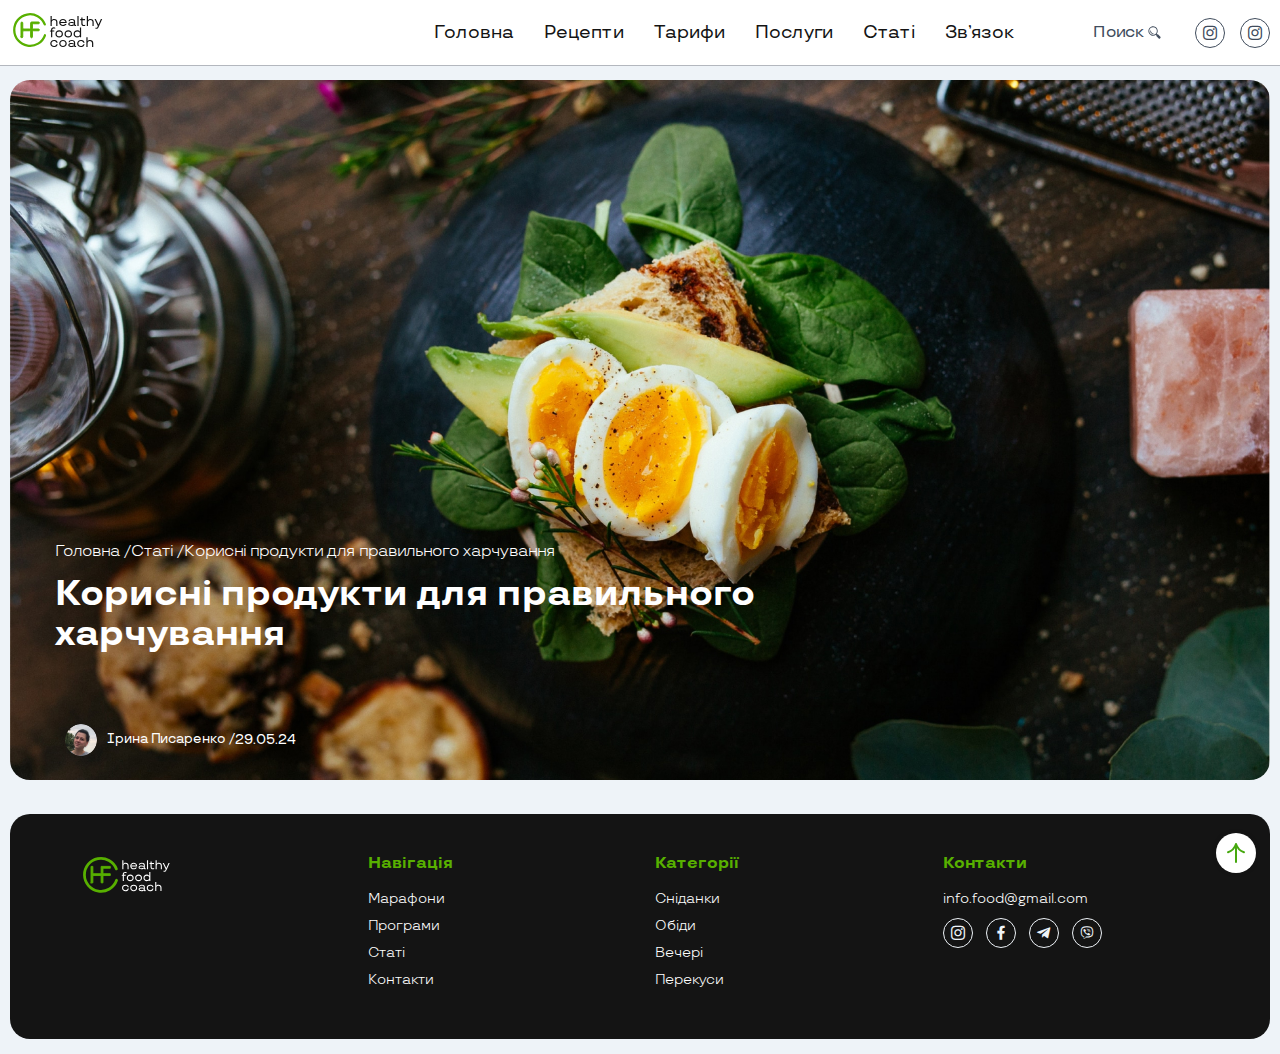
==== page-single-post.html @ d2fb9d9e "qwqww" ====
<!DOCTYPE html>
<html lang="en">
<head>
    <meta charset="UTF-8">
    <meta http-equiv="X-UA-Compatible" content="IE=edge">
    <meta name="viewport" content="width=device-width, initial-scale=1.0, maximum-scale=1">
    <title>Блог правильного харчування</title>

    <link type="image/png" sizes="96x96" rel="icon" href="assets/img/favicon.png">
    <link rel="stylesheet" href="https://cdn.jsdelivr.net/npm/swiper@11/swiper-bundle.min.css" />

    <link rel="stylesheet" href="assets/css/iconsfont.css">
    <link rel="stylesheet" href="assets/font/stylesheet.css">
    <link rel="stylesheet" href="assets/css/main-style.css">
    <link rel="stylesheet" href="assets/css/header-style.css">
    <link rel="stylesheet" href="assets/css/footer-style.css">
    <link rel="stylesheet" href="assets/css/popups.css">

</head>
<body>
    <div class="wrapper">

        <!--------- Header ------------>
        <header class="header" id="stickyMenu">
            <div class="header__container">
                <div class="header__body">
                    <div class="header__logo">
                        <a href="index.html" class="header__logo-link"><img src="assets/img/Logo.svg" alt="Logo"></a>
                    </div>

                    <div class="header__right">
                        <div class="header__menu">
                            <ul class="menu__list">
                                <li class="menu__link"><a href="#">Головна</a> </li>
                                <li class="menu__link">
                                    <a href="">Рецепти</a>
                                    <ul class="menu__sub-list">
                                        <li class="menu__sub-link"><a href="">Категоия 1/1</a></li>
                                        <li class="menu__sub-link"><a href="">Категоия 2/2</a></li>
                                        <li class="menu__sub-link"><a href="">Категоия 3/3</a></li>
                                        <li class="menu__sub-link"><a href="">Категоия 4/4</a></li>
                                    </ul>
                                </li>
                                <li class="menu__link"><a href="">Тарифи</a></li> 
                                <li class="menu__link"><a href="">Послуги</a></li> 
                                <li class="menu__link"><a href="">Статі</a></li> 
                                <li class="menu__link"><a id="#popup2" href="#popup2" class="popup-link" href="#">Зв’язок</a></li>
                            </ul>

                            <div class="header__button">
                                <a id="#popup" href="#popup" class="popup-link searsh_popup">Поиск 
                                    <svg width="15" height="15" viewBox="0 0 15 15" fill="none" xmlns="http://www.w3.org/2000/svg">
                                        <path d="M6.05085 1.36377C5.43529 1.36371 4.82575 1.4849 4.25703 1.72042C3.68831 1.95594 3.17155 2.30119 2.73627 2.73644C2.30098 3.17168 1.95569 3.68841 1.72011 4.25712C1.48453 4.82582 1.36328 5.43536 1.36328 6.05092C1.36322 6.66653 1.48442 7.27612 1.71997 7.84488C1.95552 8.41363 2.3008 8.93042 2.7361 9.36572C3.17139 9.80102 3.68817 10.1463 4.25692 10.3819C4.82567 10.6174 5.43525 10.7386 6.05085 10.7386C7.14476 10.7386 8.14934 10.3511 8.94708 9.72345L9.36506 10.1414C9.27923 10.3082 9.24884 10.498 9.27831 10.6832C9.30777 10.8685 9.39556 11.0394 9.5289 11.1713L11.7234 13.3807C12.064 13.7218 12.6215 13.7218 12.9625 13.3807L13.3805 12.9627C13.5442 12.798 13.636 12.5753 13.636 12.3431C13.636 12.111 13.5442 11.8882 13.3805 11.7236L11.1712 9.52903C11.0384 9.39659 10.8664 9.31054 10.6807 9.28369C10.4951 9.25684 10.3057 9.29061 10.1408 9.37999L9.72285 8.962C10.27 8.27157 10.6114 7.44093 10.7081 6.56532C10.8048 5.68971 10.6528 4.80458 10.2694 4.01141C9.88614 3.21825 9.28706 2.54917 8.54092 2.08088C7.79477 1.61259 6.93177 1.36405 6.05085 1.36377ZM6.05085 2.22935C7.06438 2.22935 8.03639 2.63198 8.75307 3.34867C9.46974 4.06535 9.87236 5.03738 9.87236 6.05092C9.87236 7.06447 9.46974 8.0365 8.75307 8.75318C8.03639 9.46986 7.06438 9.87249 6.05085 9.87249C5.03732 9.87249 4.0653 9.46986 3.34863 8.75318C2.63195 8.0365 2.22933 7.06447 2.22933 6.05092C2.22933 5.03738 2.63195 4.06535 3.34863 3.34867C4.0653 2.63198 5.03732 2.22935 6.05085 2.22935ZM3.63231 4.84187C3.37752 5.25456 3.24317 5.73025 3.24442 6.21525C3.24386 6.55849 3.31104 6.89847 3.44213 7.21569C3.57322 7.53291 3.76563 7.82114 4.00834 8.06384C4.25104 8.30655 4.53926 8.49897 4.85648 8.63006C5.1737 8.76115 5.51367 8.82834 5.8569 8.82777C6.39649 8.82666 6.92273 8.65992 7.36449 8.35007C7.2454 8.36111 7.12582 8.36589 7.00623 8.36441C6.56288 8.36554 6.12368 8.27906 5.71385 8.10993C5.30403 7.94081 4.93166 7.69237 4.61814 7.37889C4.30463 7.06541 4.05614 6.69308 3.88696 6.28327C3.71778 5.87347 3.63123 5.43427 3.63231 4.99092C3.63231 4.94124 3.62992 4.89156 3.63231 4.84187Z" fill="#404C5C"/>
                                    </svg>    
                                </a>
                            </div>
                            <div class="header__social">
                                <ul class="social__list">
                                    <li>
                                        <a href="" class="icon-inst"></a>
                                    </li>
                                    <li>
                                        <a href="" class="icon-inst"></a>
                                    </li>
                                </ul>
                            </div>
                        </div>
                    </div>
                </div>

                <!-- Mobile menu burger -->
                <div class="menu__icon">
                    <span></span>
                </div>
            </div>
        </header>

        <!--------- Page ------------>
        <main class="page">
            <div class="hero-section">
                <div class="hero__container">
                    <div class="hero-section__body">
                        <figure>
                            <div class="ct-media-container" style="height: calc(100% + 286.142px);">
                                <img height="700px" src="assets/img/posts/bg_single-post.jpg" class="attachment-full size-full" alt="">
                            </div>		
                        </figure>
                        <header class="entry-header ct-container-narrow">
                            <nav aria-label="Breadcrumb" class="breadcrumb">
                                <ul>
                                <li><a href="#">Головна / </a></li>
                                <li><a href="#">Статі / </a></li>
                                <li><span aria-current="page">Корисні продукти для правильного харчування</span></li>
                                </ul>
                            </nav>
                            <h1 class="page-title" title="" itemprop="headline">Корисні продукти для правильного харчування</h1>
                            <ul class="entry-meta" data-type="simple:slash">
                                <li class="meta-author" >
                                    <a href="" class="media-container-static"><img src="assets/img/posts/avatar.png" width="32" height="32" style="height:32px" alt="Photo"></a>
                                    <a class="meta-author" href=""><span>Ірина Писаренко / </span></a>
                                </li>
                                <li class="meta-date" ><time class="ct-meta-date" datetime="2024-04-30T18:07:43+03:00">29.05.24</time></li>
                            </ul>		
                        </header>
                    </div>
                </div>
            </div>




        </main>

        <!--------- Footer ------------>
        <footer class="footer">
            <div class="footer__container">
                <div class="footer__body">
                    <div class="footer-logo">
                        <a class="logo__link" href=""><img src="assets/img/logo_white.svg" alt="logo"></a>
                    </div>
                    <div class="footer-widget footer-categories">
                        <h4>Навігація</h4>
                        <ul>
                            <li><a href="">Марафони</a></li>
                            <li><a href="">Програми</a></li>
                            <li><a href="">Статі</a></li>
                            <li><a href="">Контакти</a></li>
                        </ul>
                    </div>
                    <div class="footer-widget footer-categories">
                        <h4>Категорії</h4>
                        <ul>
                            <li><a href="">Cніданки</a></li>
                            <li><a href="">Обіди</a></li>
                            <li><a href="">Вечері</a></li>
                            <li><a href="">Перекуси</a></li>                 
                        </ul>
                    </div>
                    <div class="footer-widget footer-contacts">
                        <h4>Контакти</h4>
                        <ul>
                            <li><a href="">info.food@gmail.com</a></li>
                            <li>
                                <a href="" class="icon-font icon-inst"></a>
                                <a href="" class="icon-font icon-facebook"></a>
                                <a href="" class="icon-font icon-telegram"></a>
                                <a href="" class="icon-font icon-viber"></a>
                            </li>
                        </ul>
                    </div>
                </div>
            </div>
        </footer>

        <button class="scrollToTop" id="scrollToTopBtn"><img src="assets/img/scrollTop.svg" alt="icon"></button>
    </div>

    <div id="popup" class="popup">
        <div class="popup__body">
            <div class="popup__content">
                <a href="#" class="popup__close close-popup"><img src="assets/img/close.svg" alt="icon"></a>
                <form action="" class="form__search">
                    <div class="input__search">
                        <input type="text" id="filter" placeholder="Пошук..." />
                        <div class="search__button">
                            <button type="submit" class="searsh_popup">
                                <svg width="15" height="15" viewBox="0 0 15 15" fill="none" xmlns="http://www.w3.org/2000/svg">
                                    <path d="M6.05085 1.36377C5.43529 1.36371 4.82575 1.4849 4.25703 1.72042C3.68831 1.95594 3.17155 2.30119 2.73627 2.73644C2.30098 3.17168 1.95569 3.68841 1.72011 4.25712C1.48453 4.82582 1.36328 5.43536 1.36328 6.05092C1.36322 6.66653 1.48442 7.27612 1.71997 7.84488C1.95552 8.41363 2.3008 8.93042 2.7361 9.36572C3.17139 9.80102 3.68817 10.1463 4.25692 10.3819C4.82567 10.6174 5.43525 10.7386 6.05085 10.7386C7.14476 10.7386 8.14934 10.3511 8.94708 9.72345L9.36506 10.1414C9.27923 10.3082 9.24884 10.498 9.27831 10.6832C9.30777 10.8685 9.39556 11.0394 9.5289 11.1713L11.7234 13.3807C12.064 13.7218 12.6215 13.7218 12.9625 13.3807L13.3805 12.9627C13.5442 12.798 13.636 12.5753 13.636 12.3431C13.636 12.111 13.5442 11.8882 13.3805 11.7236L11.1712 9.52903C11.0384 9.39659 10.8664 9.31054 10.6807 9.28369C10.4951 9.25684 10.3057 9.29061 10.1408 9.37999L9.72285 8.962C10.27 8.27157 10.6114 7.44093 10.7081 6.56532C10.8048 5.68971 10.6528 4.80458 10.2694 4.01141C9.88614 3.21825 9.28706 2.54917 8.54092 2.08088C7.79477 1.61259 6.93177 1.36405 6.05085 1.36377ZM6.05085 2.22935C7.06438 2.22935 8.03639 2.63198 8.75307 3.34867C9.46974 4.06535 9.87236 5.03738 9.87236 6.05092C9.87236 7.06447 9.46974 8.0365 8.75307 8.75318C8.03639 9.46986 7.06438 9.87249 6.05085 9.87249C5.03732 9.87249 4.0653 9.46986 3.34863 8.75318C2.63195 8.0365 2.22933 7.06447 2.22933 6.05092C2.22933 5.03738 2.63195 4.06535 3.34863 3.34867C4.0653 2.63198 5.03732 2.22935 6.05085 2.22935ZM3.63231 4.84187C3.37752 5.25456 3.24317 5.73025 3.24442 6.21525C3.24386 6.55849 3.31104 6.89847 3.44213 7.21569C3.57322 7.53291 3.76563 7.82114 4.00834 8.06384C4.25104 8.30655 4.53926 8.49897 4.85648 8.63006C5.1737 8.76115 5.51367 8.82834 5.8569 8.82777C6.39649 8.82666 6.92273 8.65992 7.36449 8.35007C7.2454 8.36111 7.12582 8.36589 7.00623 8.36441C6.56288 8.36554 6.12368 8.27906 5.71385 8.10993C5.30403 7.94081 4.93166 7.69237 4.61814 7.37889C4.30463 7.06541 4.05614 6.69308 3.88696 6.28327C3.71778 5.87347 3.63123 5.43427 3.63231 4.99092C3.63231 4.94124 3.62992 4.89156 3.63231 4.84187Z" fill="#404C5C"/>
                                </svg>
                            </button>
                        </div>
                    </div>
                    <div class="item_search-list">
                        <h4>Популярне:</h4>
                        <ul class="views-summary">
                            <li><a href="#">Кулинария</a></li>
                            <li><a href="#">Путешевствия</a></li>
                            <li><a href="#">Развитие</a></li>
                        </ul>
                    </div>
                </form>
            </div>
        </div>
    </div>

    <!-- feedback popup -->
    <div id="popup2" class="popup">
        <div class="popup__body">
            <div class="popup__content">
                <div class="feedback-container">
                    <h4 class="feedback__title">Зворотній зв’язок</h4>
                    <a href="#" class="popup__close close-popup feedback_close"><img src="assets/img/close.svg" alt="icon"></a>
                    <form action="" class="form__feedback">

                        <div class="input__feedback">
                            <input type="text" placeholder="Ім'я:" />
                            <input type="tel" placeholder="Телефон:" />
                            <input type="email" placeholder="Email" />
                        </div>
                        <div class="bottom__action">
                            <div class="policy__check">
                                <input type="checkbox" id="policy" class="policy" name="interest" value="Політика конфіденційності" required>
                                <label for="policy" class="policy__label"><a href="#" target="_blank">Політика конфіденційності</a></label>
                            </div>
                            <button type="submit" class="contact__btn">Відправити</button>
                        </div>

                    </form>
                    <div class="social__wrapp">
                        <h4 class="social__title">Або написати в месенджер</h4>
                        <ul class="list_soc-icon">
                            <li><a href=""><img src="assets/img/inst-green.svg" alt="icon"></a> <span>Instagram</span></li>
                            <li><a href=""><img src="assets/img/facebook-green.svg" alt="icon"></a> <span>Facebook</span></li>
                            <li><a href=""><img src="assets/img/telegram-green.svg" alt="icon"></a> <span>Telegram</span></li>
                            <li><a href=""><img src="assets/img/viber-green.svg" alt="icon"></a> <span>Viber</span></li>
                        </ul>
                    </div>
                </div>
            </div>
        </div>
    </div>



    <script src="https://cdnjs.cloudflare.com/ajax/libs/jquery/3.7.1/jquery.min.js"></script>
    <script src="https://cdn.jsdelivr.net/npm/swiper@11/swiper-bundle.min.js"></script>
    <script src="assets/js/script.js"></script>
    <script src="assets/js/popups.js"></script>
    <script src="assets/js/sw_slider.js"></script>

</body>
</html>
---- assets/css/iconsfont.css ----
@font-face {
  font-family: 'icomoon';
  src:  url('../iconsfont/icomoon.eot?71vy76');
  src:  url('../iconsfont/icomoon.eot?71vy76#iefix') format('embedded-opentype'),
    url('../iconsfont/icomoon.ttf?71vy76') format('truetype'),
    url('../iconsfont/icomoon.woff?71vy76') format('woff'),
    url('../iconsfont/icomoon.svg?71vy76#icomoon') format('svg');
  font-weight: normal;
  font-style: normal;
  font-display: block;
}

[class^="icon-"]::before, 
[class*=" icon-"]::before {
  /* use !important to prevent issues with browser extensions that change fonts */
  font-family: 'icomoon' !important;
  speak: never;
  font-style: normal;
  font-weight: normal;
  font-variant: normal;
  text-transform: none;
  line-height: 1;

  /* Better Font Rendering =========== */
  -webkit-font-smoothing: antialiased;
  -moz-osx-font-smoothing: grayscale;
}

.icon-facebook:before {
  content: "\e900";
}
.icon-fire:before {
  content: "\e901";
}
.icon-inst:before {
  content: "\e902";
}
.icon-telegram:before {
  content: "\e903";
}
.icon-viber:before {
  content: "\e904";
}
---- assets/font/stylesheet.css ----
@font-face {
    font-family: 'TT Travels';
    src: url('TTTravels-DemiBold.eot');
    src: local('TT Travels DemiBold'), local('TTTravels-DemiBold'),
        url('TTTravels-DemiBold.eot?#iefix') format('embedded-opentype'),
        url('TTTravels-DemiBold.woff2') format('woff2'),
        url('TTTravels-DemiBold.woff') format('woff'),
        url('TTTravels-DemiBold.ttf') format('truetype');
    font-weight: 600;
    font-style: normal;
}

@font-face {
    font-family: 'TT Travels';
    src: url('TTTravels-Medium.eot');
    src: local('TT Travels Medium'), local('TTTravels-Medium'),
        url('TTTravels-Medium.eot?#iefix') format('embedded-opentype'),
        url('TTTravels-Medium.woff2') format('woff2'),
        url('TTTravels-Medium.woff') format('woff'),
        url('TTTravels-Medium.ttf') format('truetype');
    font-weight: 500;
    font-style: normal;
}

@font-face {
    font-family: 'TT Travels';
    src: url('TTTravels-LightItalic.eot');
    src: local('TT Travels Light Italic'), local('TTTravels-LightItalic'),
        url('TTTravels-LightItalic.eot?#iefix') format('embedded-opentype'),
        url('TTTravels-LightItalic.woff2') format('woff2'),
        url('TTTravels-LightItalic.woff') format('woff'),
        url('TTTravels-LightItalic.ttf') format('truetype');
    font-weight: 300;
    font-style: italic;
}

@font-face {
    font-family: 'TT Travels';
    src: url('TTTravels-Regular.eot');
    src: local('TT Travels Regular'), local('TTTravels-Regular'),
        url('TTTravels-Regular.eot?#iefix') format('embedded-opentype'),
        url('TTTravels-Regular.woff2') format('woff2'),
        url('TTTravels-Regular.woff') format('woff'),
        url('TTTravels-Regular.ttf') format('truetype');
    font-weight: normal;
    font-style: normal;
}

@font-face {
    font-family: 'TT Travels';
    src: url('TTTravels-Bold.eot');
    src: local('TT Travels Bold'), local('TTTravels-Bold'),
        url('TTTravels-Bold.eot?#iefix') format('embedded-opentype'),
        url('TTTravels-Bold.woff2') format('woff2'),
        url('TTTravels-Bold.woff') format('woff'),
        url('TTTravels-Bold.ttf') format('truetype');
    font-weight: bold;
    font-style: normal;
}

@font-face {
    font-family: 'TT Travels';
    src: url('TTTravels-BoldItalic.eot');
    src: local('TT Travels Bold Italic'), local('TTTravels-BoldItalic'),
        url('TTTravels-BoldItalic.eot?#iefix') format('embedded-opentype'),
        url('TTTravels-BoldItalic.woff2') format('woff2'),
        url('TTTravels-BoldItalic.woff') format('woff'),
        url('TTTravels-BoldItalic.ttf') format('truetype');
    font-weight: bold;
    font-style: italic;
}

@font-face {
    font-family: 'TT Travels';
    src: url('TTTravels-ExtraBold.eot');
    src: local('TT Travels ExtraBold'), local('TTTravels-ExtraBold'),
        url('TTTravels-ExtraBold.eot?#iefix') format('embedded-opentype'),
        url('TTTravels-ExtraBold.woff2') format('woff2'),
        url('TTTravels-ExtraBold.woff') format('woff'),
        url('TTTravels-ExtraBold.ttf') format('truetype');
    font-weight: 800;
    font-style: normal;
}

@font-face {
    font-family: 'TT Travels';
    src: url('TTTravels-ThinItalic.eot');
    src: local('TT Travels Thin Italic'), local('TTTravels-ThinItalic'),
        url('TTTravels-ThinItalic.eot?#iefix') format('embedded-opentype'),
        url('TTTravels-ThinItalic.woff2') format('woff2'),
        url('TTTravels-ThinItalic.woff') format('woff'),
        url('TTTravels-ThinItalic.ttf') format('truetype');
    font-weight: 100;
    font-style: italic;
}

@font-face {
    font-family: 'TT Travels';
    src: url('TTTravels-Italic.eot');
    src: local('TT Travels Italic'), local('TTTravels-Italic'),
        url('TTTravels-Italic.eot?#iefix') format('embedded-opentype'),
        url('TTTravels-Italic.woff2') format('woff2'),
        url('TTTravels-Italic.woff') format('woff'),
        url('TTTravels-Italic.ttf') format('truetype');
    font-weight: normal;
    font-style: italic;
}

@font-face {
    font-family: 'TT Travels';
    src: url('TTTravels-Light.eot');
    src: local('TT Travels Light'), local('TTTravels-Light'),
        url('TTTravels-Light.eot?#iefix') format('embedded-opentype'),
        url('TTTravels-Light.woff2') format('woff2'),
        url('TTTravels-Light.woff') format('woff'),
        url('TTTravels-Light.ttf') format('truetype');
    font-weight: 300;
    font-style: normal;
}

@font-face {
    font-family: 'TT Travels';
    src: url('TTTravels-ExtraLightItalic.eot');
    src: local('TT Travels ExtraLight Italic'), local('TTTravels-ExtraLightItalic'),
        url('TTTravels-ExtraLightItalic.eot?#iefix') format('embedded-opentype'),
        url('TTTravels-ExtraLightItalic.woff2') format('woff2'),
        url('TTTravels-ExtraLightItalic.woff') format('woff'),
        url('TTTravels-ExtraLightItalic.ttf') format('truetype');
    font-weight: 200;
    font-style: italic;
}

@font-face {
    font-family: 'TT Travels';
    src: url('TTTravels-Thin.eot');
    src: local('TT Travels Thin'), local('TTTravels-Thin'),
        url('TTTravels-Thin.eot?#iefix') format('embedded-opentype'),
        url('TTTravels-Thin.woff2') format('woff2'),
        url('TTTravels-Thin.woff') format('woff'),
        url('TTTravels-Thin.ttf') format('truetype');
    font-weight: 100;
    font-style: normal;
}

@font-face {
    font-family: 'TT Travels';
    src: url('TTTravels-MediumItalic.eot');
    src: local('TT Travels Medium Italic'), local('TTTravels-MediumItalic'),
        url('TTTravels-MediumItalic.eot?#iefix') format('embedded-opentype'),
        url('TTTravels-MediumItalic.woff2') format('woff2'),
        url('TTTravels-MediumItalic.woff') format('woff'),
        url('TTTravels-MediumItalic.ttf') format('truetype');
    font-weight: 500;
    font-style: italic;
}

@font-face {
    font-family: 'TT Travels';
    src: url('TTTravels-BlackItalic.eot');
    src: local('TT Travels Black Italic'), local('TTTravels-BlackItalic'),
        url('TTTravels-BlackItalic.eot?#iefix') format('embedded-opentype'),
        url('TTTravels-BlackItalic.woff2') format('woff2'),
        url('TTTravels-BlackItalic.woff') format('woff'),
        url('TTTravels-BlackItalic.ttf') format('truetype');
    font-weight: 900;
    font-style: italic;
}

@font-face {
    font-family: 'TT Travels';
    src: url('TTTravels-Black.eot');
    src: local('TT Travels Black'), local('TTTravels-Black'),
        url('TTTravels-Black.eot?#iefix') format('embedded-opentype'),
        url('TTTravels-Black.woff2') format('woff2'),
        url('TTTravels-Black.woff') format('woff'),
        url('TTTravels-Black.ttf') format('truetype');
    font-weight: 900;
    font-style: normal;
}

@font-face {
    font-family: 'TT Travels';
    src: url('TTTravels-ExtraBoldItalic.eot');
    src: local('TT Travels ExtraBold Italic'), local('TTTravels-ExtraBoldItalic'),
        url('TTTravels-ExtraBoldItalic.eot?#iefix') format('embedded-opentype'),
        url('TTTravels-ExtraBoldItalic.woff2') format('woff2'),
        url('TTTravels-ExtraBoldItalic.woff') format('woff'),
        url('TTTravels-ExtraBoldItalic.ttf') format('truetype');
    font-weight: 800;
    font-style: italic;
}

@font-face {
    font-family: 'TT Travels';
    src: url('TTTravels-ExtraLight.eot');
    src: local('TT Travels ExtraLight'), local('TTTravels-ExtraLight'),
        url('TTTravels-ExtraLight.eot?#iefix') format('embedded-opentype'),
        url('TTTravels-ExtraLight.woff2') format('woff2'),
        url('TTTravels-ExtraLight.woff') format('woff'),
        url('TTTravels-ExtraLight.ttf') format('truetype');
    font-weight: 200;
    font-style: normal;
}

@font-face {
    font-family: 'TT Travels';
    src: url('TTTravels-DemiBoldItalic.eot');
    src: local('TT Travels DemiBold Italic'), local('TTTravels-DemiBoldItalic'),
        url('TTTravels-DemiBoldItalic.eot?#iefix') format('embedded-opentype'),
        url('TTTravels-DemiBoldItalic.woff2') format('woff2'),
        url('TTTravels-DemiBoldItalic.woff') format('woff'),
        url('TTTravels-DemiBoldItalic.ttf') format('truetype');
    font-weight: 600;
    font-style: italic;
}
---- assets/css/main-style.css ----
:root {
  --dark-color: #141414;
  --grey-color: #A9B2BE;
  --dark-grey-color: #404C5C;
  --white-color: #EEF3F8;
  --green-color: #58B000;
}

* {
  margin: 0;
  padding: 0;
  outline: none;
  box-sizing: border-box;
}

a {
  text-decoration: none;
  color: var(--dark-color);
}

ul, ol {
  padding: 0;
}

ul li, ol li {
  list-style: none;
}

img {
  width: 100%;
  -o-object-fit: cover;
     object-fit: cover;
}

h1, h2, h3, h4, h5, h6 {
  font-weight: inherit;
  font-size: inherit;
}

button {
  border: none;
  background: none;
  cursor: pointer;
}

html,
body {
  background-color: var(--white-color);
  line-height: 1;
  font-size: 16px;
  font-weight: 400;
  font-family: "TT Travels";
  color: #000000;
  height: 100%;
}

body._lock {
  overflow: hidden;
}

body.lock {
  overflow: hidden;
}

.wrapper {
  min-height: 100%;
  display: flex;
  flex-direction: column;
  overflow-x: hidden;
  position: relative;
}

/*-------------------------------------*/
[class*=__container] {
  max-width: 1320px;
  margin: 0 auto;
  padding: 0 10px;
}

/*--------------------------------------*/
.page {
  flex: 1 1 auto;
  padding-top: 80px;
}

/*------------- Hero section -----------------------*/
.swiper {
  width: 100%;
  height: 100%;
  background: #000;
  border-radius: 20px;
}

.swiper-slide {
  font-size: 18px;
  color: #fff;
  box-sizing: border-box;
  padding: 200px 60px 100px;
}

.parallax-bg {
  position: absolute;
  left: 0;
  top: 0;
  width: 130%;
  height: 100%;
  background-size: cover;
  background-position: center;
}

.swiper-slide .subtitle {
  font-size: 20px;
  font-weight: 500;
  margin-bottom: 12px;
}

.swiper-slide a .title {
  display: flex;
  align-items: center;
  justify-content: space-between;
  font-size: 40px;
  font-weight: 700;
  margin-bottom: 13px;
}
.swiper-slide a .title span {
  line-height: 120%;
  color: var(--white-color);
}
.swiper-slide a .title img {
  width: 30px;
}

.swiper-slide .text {
  font-size: 22px;
  font-weight: 400;
  max-width: 590px;
  line-height: 1.3;
}

.swiper-scrollbar {
  background: rgba(255, 255, 255, 0.2);
  opacity: 1 !important;
  height: 6px !important;
  margin-bottom: 30px;
}

.swiper-scrollbar-drag {
  height: 6px;
  background: #46A80F;
  width: 100px !important;
}

.swiper-scrollbar-horizontal {
  left: calc(50% - 150px) !important;
  z-index: 50;
  width: 300px !important;
}

/*------------- Hero section -----------------------*/
.latest_adds {
  margin-top: 80px;
}

.latest_adds__title {
  font-weight: 700;
  font-size: clamp(24px, 4vw, 32px);
  line-height: 1.2;
}

.entries {
  display: grid;
  grid-template-columns: repeat(4, 1fr);
  gap: 20px;
  margin-top: 40px;
}

.entry-card {
  display: flex;
  flex-direction: column;
  border-radius: 15px;
  background: #fff;
  overflow: hidden;
  transition: all 0.3s ease 0s;
}
.entry-card:hover {
  box-shadow: 0 2px 15px 1px rgba(0, 0, 0, 0.1);
  transform: translateY(-1px);
}

.coocking__list {
  display: flex;
  align-items: center;
  justify-content: space-between;
  padding: 8px 10px;
}

.coock-props {
  display: flex;
  align-items: center;
}
.coock-props span {
  margin-left: 4px;
  font-weight: 500;
  font-size: 13px;
  color: #a9b2be;
}

.entry-title {
  padding: 8px 10px;
  font-weight: 700;
  font-size: 18px;
  height: 100%;
}
.entry-title a:hover {
  color: var(--green-color);
}

.entry-meta {
  display: flex;
  justify-content: space-between;
  align-items: center;
  padding: 10px;
}
.entry-meta .meta-author a {
  display: flex;
  align-items: center;
  font-weight: 500;
  font-size: 13px;
  color: #a9b2be;
}
.entry-meta .meta-author a:hover {
  color: var(--green-color);
}
.entry-meta .meta-author a .avatar {
  width: 32px;
  height: 32px;
  margin-right: 6px;
}
.entry-meta .meta-date {
  font-weight: 500;
  font-size: 13px;
  color: #a9b2be;
}

.read-more__wrap {
  display: flex;
  justify-content: center;
  margin: 30px auto;
}
.read-more__wrap .btn-read__more {
  font-weight: 700;
  font-size: 15px;
  border-radius: 40px;
  padding: 12px 39px;
  background: #46a80f;
  color: #fff;
  transition: 0.2s ease-in-out;
}
.read-more__wrap .btn-read__more:hover {
  background: #3c910d;
}

/*------------- Single post style -----------------------*/
/*-------------------------------------------------------*/
.hero-section__body {
  color: #fff;
}

.hero-section > figure {
  position: relative;
  overflow: hidden;
  z-index: 1;
  background-color: inherit;
}

.ct-media-container img {
  background: linear-gradient(270deg, rgba(0, 0, 0, 0) 0%, rgba(0, 0, 0, 0.7) 100%);
  border-radius: 20px;
}

.entry-header {
  position: absolute;
  margin-top: -240px;
  margin-left: 45px;
}

.breadcrumb {
  margin-bottom: 15px;
}
.breadcrumb ul {
  display: flex;
}
.breadcrumb ul li a {
  color: #fff;
}

.page-title {
  font-weight: 700;
  font-size: 36px;
  line-height: 110%;
  max-width: 850px;
}

.entry-meta {
  display: flex;
  justify-content: start;
  margin-top: 60px;
}

.meta-author {
  display: flex;
  align-items: center;
}
.meta-author a span {
  font-weight: 500;
  font-size: 13px;
  line-height: 90%;
  color: #fff;
}

.media-container-static img {
  width: 32px;
  height: 32px;
  border-radius: 50%;
  margin-right: 10px;
}

.ct-meta-date {
  font-weight: 500;
  font-size: 13px;
  line-height: 90%;
  color: #fff;
}

/*=========================================================================================*/
/*---------------------------- Media queries ----------------------------------------------*/
/*=========================================================================================*/
@media screen and (max-width: 959.98px) {
  .entries {
    grid-template-columns: repeat(3, 1fr);
    gap: 15px;
  }
}
@media screen and (max-width: 767.98px) {
  /*------------- Hero section -----------------------*/
  .swiper-slide .title span {
    font-size: 28px;
    max-width: 550px;
  }
}
@media screen and (max-width: 639.98px) {
  .entries {
    grid-template-columns: repeat(2, 1fr);
  }
}
@media screen and (max-width: 540.98px) {
  /*------------- Hero section -----------------------*/
  .swiper-slide {
    padding: 200px 20px 60px;
  }
  .swiper-slide .subtitle {
    font-size: 16px;
  }
  .swiper-slide .title {
    flex-wrap: wrap;
  }
  .swiper-slide .title span {
    font-size: 22px;
    max-width: 550px;
  }
  .swiper-slide .text {
    font-size: 16px;
  }
}
@media screen and (max-width: 414.98px) {
  .entries_wrapp {
    max-width: 380px;
    overflow-x: auto;
    overflow-y: hidden;
    scrollbar-width: thin;
  }
  .entries_wrapp .entries {
    display: flex;
    width: 2000px;
  }
}/*# sourceMappingURL=main-style.css.map */
---- assets/css/header-style.css ----
/*---------------------------------------------------------------------------------------*/
/*------------ Header style -------------------------------------------------------------*/
/*---------------------------------------------------------------------------------------*/
:root {
  --dark-color: #141414;
  --grey-color: #A9B2BE;
  --dark-grey-color: #404C5C;
  --white-color: #EEF3F8;
  --green-color: #58B000;
}

.mobile-menu {
  display: none;
}

.header {
  background: #ffffff;
  border-bottom: 1px solid rgba(64, 76, 92, 0.4);
  padding: 10px 0;
  z-index: 3;
  position: fixed;
  width: 100%;
}

.header__body {
  display: flex;
  justify-content: space-between;
  align-items: center;
}

.header__logo {
  max-width: 106px;
}

.header__right {
  display: flex;
  align-items: center;
}

.header__menu {
  display: flex;
  align-items: center;
  justify-content: space-between;
  position: relative;
  width: 100%;
}
.header__menu .menu__list {
  display: flex;
  align-items: center;
  flex-wrap: wrap;
  overflow: hidden;
  margin-right: 30px;
}
.header__menu .menu__link {
  margin: 0;
}
.header__menu .menu__link a {
  position: relative;
  text-decoration: none;
  display: flex;
  align-items: center;
  padding: 10px 15px;
  border-radius: 20px;
  font-size: 18px;
  font-weight: 500;
}
.header__menu .menu__link a:hover {
  color: var(--white-color);
  background: var(--green-color);
  transition: all 0.3s ease-in-out;
}
.header__menu .menu__link a.active {
  color: var(--white-color);
  background: var(--green-color);
}
.header__menu .menu__link a svg path {
  display: flex;
  margin-left: 6px;
}
.header__menu .menu__link a:hover svg path {
  stroke: var(--white-color);
}

/*-----------------------*/
.menu__sub-list {
  position: absolute;
  transform: scaleX(0);
  overflow: hidden;
  opacity: 0;
  top: 100%;
  padding: 15px;
  border-radius: 10px;
  background: rgb(255, 255, 255);
  box-shadow: 0 2px 10px rgba(0, 0, 0, 0.1);
  transition: all 0.3s ease 0s;
  margin-top: -5px;
  z-index: 10;
}

.menu__link:hover .menu__sub-list,
.menu__link.open .menu__sub-list {
  overflow: visible;
  opacity: 1;
  transform: scaleX(1);
  z-index: 10;
}

/*-----------------------*/
.wd-nav {
  margin: 0 44px;
}

.lang-item {
  display: none;
}

.lang-item a {
  color: #000;
  text-transform: uppercase;
  font-size: 14px;
}

.lang-item a span {
  display: flex;
  align-items: center;
}

.lang-item a span img {
  margin-right: 4px;
  width: 22px;
  height: 14px;
}

.lang-item-current {
  display: block;
}

/*----- search -------------*/
.header__button {
  display: flex;
  align-items: center;
  justify-content: center;
  width: 136px;
  height: 42px;
  padding: 15px;
  border-radius: 42px;
}

.searsh_popup {
  display: flex;
  align-items: center;
  justify-content: center;
  font-size: 16px;
  font-weight: 500;
  color: var(--dark-grey-color);
}

.searsh_popup svg {
  margin-left: 4px;
}

.searsh_popup:hover {
  color: var(--green-color);
}

.searsh_popup:hover svg path {
  fill: var(--green-color);
}

/*----- search modal---------------*/
.form__search {
  max-width: 460px;
  margin: 0 auto;
  padding: 0 15px;
}

.input__search {
  display: flex;
  align-items: center;
  width: 100%;
}

.input__search input {
  border: none;
  border-bottom: 1px solid var(--grey-color);
  height: 44px;
  width: 100%;
  background: none;
}

.input__search input:hover {
  border-bottom: 1px solid var(--green-color);
}

.input__search input:hover .search__button .searsh_popup svg path {
  fill: var(--green-color);
}

.input__search input[type=text] {
  padding: 15px 0;
  font-size: 16px;
}

.input__search input::-moz-placeholder {
  color: var(--grey-color);
}

.input__search input::placeholder {
  color: var(--grey-color);
}

.search__button {
  display: flex;
  align-items: center;
  justify-content: flex-end;
}

.search__button .searsh_popup {
  margin-left: -140px;
  cursor: pointer;
}

.item_search-list {
  margin-top: 25px;
}

.views-summary {
  display: flex;
  flex-wrap: wrap;
  margin-top: 10px;
}

.views-summary li {
  padding: 12px 14px;
  font-size: 14px;
  background: var(--green-color);
  border-radius: 30px;
  margin: 5px;
}

.views-summary li a {
  color: #fff;
}

.social__list {
  display: grid;
  grid-template-columns: 1fr 1fr;
  gap: 15px;
}
.social__list li a {
  font-size: 28px;
  color: var(--dark-grey-color);
  border: 1px solid var(--dark-grey-color);
  border-radius: 50%;
  display: flex;
  align-items: center;
  justify-content: center;
}
.social__list li a:hover {
  color: var(--green-color);
  border-color: var(--green-color);
}

/*----- Feedback modal ---------------*/
.feedback-container {
  width: 430px;
  display: flex;
  flex-direction: column;
  align-items: center;
  justify-content: center;
  margin: 0 auto;
  position: relative;
}
.feedback-container .feedback__title {
  font-size: 36px;
  font-weight: 700;
  text-align: center;
  margin-bottom: 29px;
}
.feedback-container .feedback_close {
  font-size: 30px;
  position: absolute;
  right: -30px;
  top: 30px;
  z-index: 10;
}
.feedback-container .form__feedback {
  display: flex;
  flex-direction: column;
  padding: 36px 28px;
  background: #fff;
  border-radius: 20px;
  width: 100%;
}
.feedback-container .input__feedback {
  display: flex;
  flex-direction: column;
}
.feedback-container .input__feedback input {
  background: #ECF0F3;
  border: none;
  padding: 17px;
  margin-bottom: 15px;
  border-radius: 10px;
  font-family: "TT Travels";
  width: 100%;
}
.feedback-container .input__feedback input:focus {
  box-shadow: 1px 0 5px 5px rgba(88, 176, 0, 0.1921568627);
}
.feedback-container .policy__check {
  padding: 18px 0;
}
.feedback-container .policy__label {
  font-size: 14px;
  font-weight: 300;
  text-decoration: underline;
  color: #5A5A5A;
}
.feedback-container .contact__btn {
  font-size: 16px;
  font-weight: 700;
  color: #fff;
  background: var(--green-color);
  padding: 17px;
  border-radius: 30px;
  width: 100%;
}
.feedback-container .social__title {
  text-align: center;
  margin: 50px 0 30px;
  font-size: 24px;
  font-weight: 500;
}
.feedback-container .list_soc-icon {
  display: flex;
  justify-content: space-around;
}
.feedback-container .list_soc-icon li {
  text-align: center;
}
.feedback-container .list_soc-icon li a img {
  max-width: 48px;
}
.feedback-container .list_soc-icon li span {
  font-size: 14px;
  font-weight: 300;
}

/*=========================================================================================*/
/*---------------------------- Media queries ----------------------------------------------*/
/*=========================================================================================*/
@media screen and (max-width: 960.98px) {
  .menu__icon {
    display: block;
    z-index: 5;
    position: relative;
    width: 42px;
    height: 42px;
    cursor: pointer;
    position: absolute;
    right: 15px;
    top: 8px;
    border-radius: 50%;
    background: var(--green-color);
  }
  .menu__icon span {
    position: absolute;
    left: 11px;
    top: 13px;
    height: 2px;
    width: 20px;
    background-color: #fff;
    transition: all 0.3s ease 0s;
    border-radius: 2px;
  }
  .menu__icon::before, .menu__icon::after {
    position: absolute;
    left: 11px;
    height: 2px;
    background-color: #fff;
    transition: all 0.3s ease 0s;
    border-radius: 2px;
  }
  .menu__icon::before, .menu__icon::after {
    content: "";
  }
  .menu__icon::before {
    top: 20px;
    width: 20px;
  }
  .menu__icon::after {
    bottom: 12px;
    width: 20px;
  }
  .menu__icon._active span {
    transform: scale(0) translate(0px, -50%);
  }
  .menu__icon._active::before {
    top: 50%;
    left: 11px;
    width: 22px;
    transform: rotate(-45deg) translate(0px, -50%);
  }
  .menu__icon._active::after {
    top: 50%;
    left: 10px;
    width: 22px;
    transform: rotate(45deg) translate(0px, -50%);
  }
  .header {
    height: 60px;
  }
  .header__right {
    display: flex;
    justify-content: center;
    align-items: flex-start;
    position: absolute;
    top: 60px;
    right: 0;
    width: 70%;
    transform: translateX(100%);
    visibility: hidden;
    transition: all 0.3s ease 0s;
    background: var(--white-color);
    overflow-y: auto;
    height: 100vh;
  }
  .header__menu {
    display: flex;
    flex-direction: column;
    justify-content: flex-start !important;
    padding: 20px 20px 80px;
    width: 100%;
  }
  .header__menu .menu__list {
    display: flex;
    flex-direction: column;
    width: 100%;
  }
  .header__menu .menu__list .menu__link {
    font-weight: 700;
    font-size: 14px;
    margin-left: 0;
    margin-bottom: 5px;
    position: relative;
    width: 100%;
  }
  .menu__sub-list {
    width: 100%;
  }
  .header__menu .menu__list .menu__link a {
    color: #000;
    font-size: 20px;
    display: flex;
    justify-content: space-between;
  }
  .header__menu .wd-nav {
    margin-bottom: 32px;
  }
  .header__menu form {
    margin-right: 0;
  }
  ._active {
    visibility: visible;
    transform: translateX(0);
  }
}
@media screen and (max-width: 479.98px) {
  .feedback-container {
    width: 360px;
  }
  .feedback-container .feedback__title {
    font-size: 28px;
    margin-bottom: 25px;
  }
  .feedback-container .social__title {
    margin: 35px 0 20px;
    font-size: 20px;
  }
}
@media screen and (max-width: 390.98px) {
  .header__right {
    width: 75%;
  }
}/*# sourceMappingURL=header-style.css.map */
---- assets/css/footer-style.css ----
:root {
  --dark-color: #141414;
  --grey-color: #A9B2BE;
  --dark-grey-color: #404C5C;
  --white-color: #EEF3F8;
  --green-color: #58B000;
}

/*----------------------------------------------------------------------------------------*/
/*------------ Footer style --------------------------------------------------------------*/
/*----------------------------------------------------------------------------------------*/
.footer {
  margin: 30px 0 15px;
  color: #fff;
}
.footer a {
  color: #fff;
}
.footer a:hover {
  color: var(--green-color);
}

.footer__body {
  display: grid;
  grid-template-columns: repeat(4, 1fr);
  gap: 30px;
  padding: 40px 70px;
  border-radius: 20px;
  background: var(--dark-color);
}

.logo__link {
  display: block;
  max-width: 90px;
}

.footer-categories h4 {
  font-size: 16px;
  font-weight: 700;
  line-height: 19.09px;
  text-align: left;
  color: var(--green-color);
}

.footer-categories ul {
  margin-top: 18px;
}

.footer-categories ul li {
  margin-bottom: 10px;
  font-size: 14px;
  font-weight: 400;
  line-height: 16.94px;
  text-align: left;
}

.footer-categories ul li a:hover {
  color: var(--green-color);
}

.footer-contacts h4 {
  font-size: 16px;
  font-weight: 700;
  line-height: 19.09px;
  text-align: left;
  color: var(--green-color);
}

.footer-contacts ul {
  margin-top: 18px;
}

.footer-contacts ul li {
  margin-bottom: 10px;
  font-size: 14px;
  font-weight: 400;
  line-height: 16.94px;
  text-align: left;
}

.footer-contacts ul li .icon-font {
  font-size: 28px;
  color: var(--white-color);
  border: 1px solid var(--white-color);
  border-radius: 30px;
  display: inline-flex;
  align-items: center;
  justify-content: center;
}
.footer-contacts ul li .icon-font:hover {
  color: var(--green-color);
  border-color: var(--green-color);
}

.footer-contacts ul li:last-child a {
  margin-right: 10px;
}

.scrollToTop {
  position: fixed;
  right: 20px;
  bottom: 20px;
  background: transparent;
}

/*=========================================================================================*/
/*---------------------------- Media queries ----------------------------------------------*/
/*=========================================================================================*/
@media screen and (max-width: 768.98px) {
  .footer__body {
    display: grid;
    grid-template-columns: repeat(2, 1fr);
  }
}
@media screen and (max-width: 440.98px) {
  .footer__body {
    display: flex;
    flex-wrap: wrap;
    padding: 40px;
  }
  .footer-logo {
    display: flex;
    justify-content: start;
    width: 100%;
  }
  .footer-logo .logo__link {
    max-width: 150px;
  }
  .footer-logo .logo__link img {
    width: 100%;
  }
  .footer-widget {
    padding: 0 10px;
  }
} /*# sourceMappingURL=footer-style.css.map */
---- assets/css/popups.css ----
:root {
  --dark-color: #141414;
  --grey-color: #A9B2BE;
  --dark-grey-color: #404C5C;
  --white-color: #EEF3F8;
  --green-color: #58B000;
}

/*------------------------------------------------------*/
/*------------------- Popups ---------------------------*/
/*------------------------------------------------------*/
.popup {
  position: fixed;
  width: 100%;
  height: 100%;
  background: var(--white-color);
  top: 0;
  left: 0;
  z-index: 15;
  opacity: 0;
  visibility: hidden;
  overflow-y: auto;
  overflow-x: hidden;
  transition: all 0.3s ease 0s;
}

.popup.open {
  opacity: 1;
  visibility: visible;
}

.popup.open .popup__content {
  opacity: 1;
  transform: translate(0px, 0px);
}

.popup__body {
  min-height: 100%;
  display: flex;
  justify-content: center;
  align-items: center;
}

.popup__content {
  width: 100%;
  margin: 40px auto 20px;
  position: relative;
  transition: all 0.3s ease 0s;
  opacity: 0;
  transform: translate(0%, 10%);
}

.popup__close {
  font-size: 30px;
  position: absolute;
  right: 20px;
  top: -100px;
}
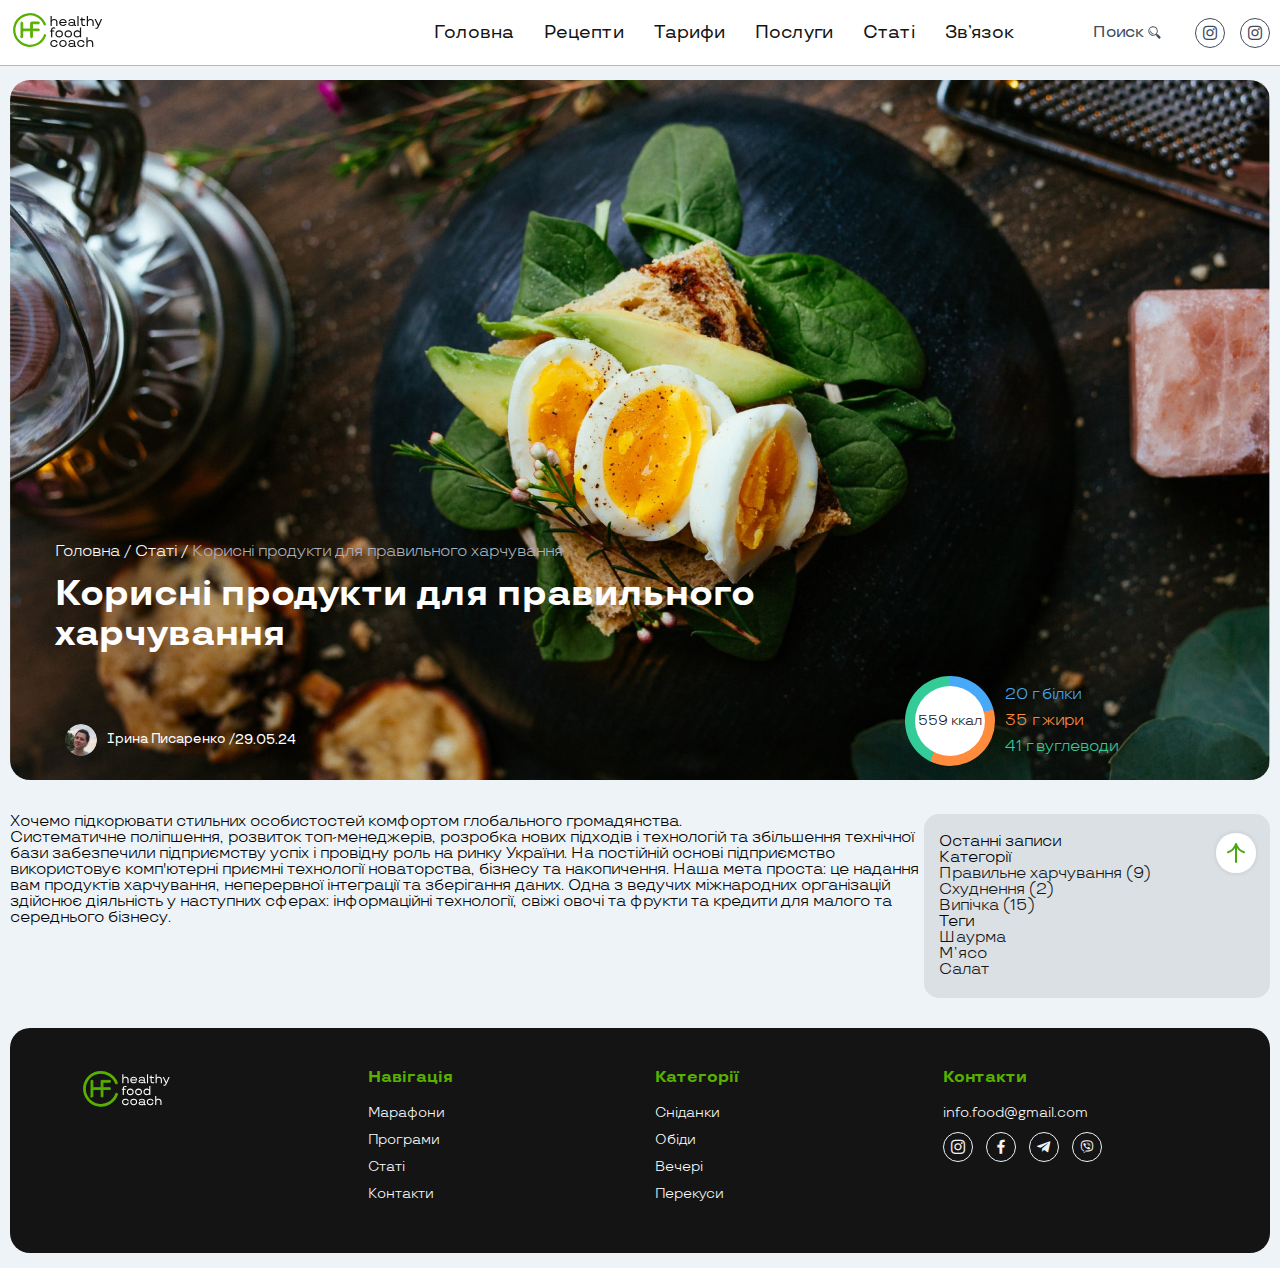
==== commit 0756db90: "qwed" ====
--- a/page-single-post.html
+++ b/page-single-post.html
@@ -86,26 +86,96 @@
                             </div>		
                         </figure>
                         <header class="entry-header ct-container-narrow">
-                            <nav aria-label="Breadcrumb" class="breadcrumb">
-                                <ul>
-                                <li><a href="#">Головна / </a></li>
-                                <li><a href="#">Статі / </a></li>
-                                <li><span aria-current="page">Корисні продукти для правильного харчування</span></li>
-                                </ul>
-                            </nav>
-                            <h1 class="page-title" title="" itemprop="headline">Корисні продукти для правильного харчування</h1>
-                            <ul class="entry-meta" data-type="simple:slash">
-                                <li class="meta-author" >
-                                    <a href="" class="media-container-static"><img src="assets/img/posts/avatar.png" width="32" height="32" style="height:32px" alt="Photo"></a>
-                                    <a class="meta-author" href=""><span>Ірина Писаренко / </span></a>
-                                </li>
-                                <li class="meta-date" ><time class="ct-meta-date" datetime="2024-04-30T18:07:43+03:00">29.05.24</time></li>
-                            </ul>		
+                            <div class="entry_header__wrapp">
+                                <nav aria-label="Breadcrumb" class="breadcrumb">
+                                    <ul>
+                                    <li><a href="#">Головна</a></li>&nbsp;/&nbsp;
+                                    <li><a href="#"> Статі</a></li> &nbsp;/&nbsp;
+                                    <li><span aria-current="page"> Корисні продукти для правильного харчування</span></li>
+                                    </ul>
+                                </nav>
+                                <h1 class="page-title" title="" itemprop="headline">Корисні продукти для правильного харчування</h1>
+                                <ul class="entry-meta" data-type="simple:slash">
+                                    <li class="meta-author" >
+                                        <a href="" class="media-container-static"><img src="assets/img/posts/avatar.png" width="32" height="32" style="height:32px" alt="Photo"></a>
+                                        <a class="meta-author" href=""><span>Ірина Писаренко / </span></a>
+                                    </li>
+                                    <li class="meta-date" ><time class="ct-meta-date" datetime="2024-04-30T18:07:43+03:00">29.05.24</time></li>
+                                </ul>	
+                            </div>
+                            <div class="nutrition-chart">
+                                <div class="circle">
+                                    <div class="content">
+                                        <span class="kcal">780 ккал</span>
+                                    </div>
+                                </div>
+                                <div class="legend">
+                                    <p><span class="protein">20 г білки</span></p>
+                                    <p><span class="fats">32 г жири</span></p>
+                                    <p><span class="carbs">50 г вуглеводи</span></p>
+                                </div>
+                            </div>
+                        
+                            <input type="hidden" type="number" id="proteinInput" placeholder="Г білки">
+                            <input type="hidden" type="number" id="fatsInput" placeholder="Г жири">
+                            <input type="hidden" type="number" id="carbsInput" placeholder="Г вуглеводи">
                         </header>
                     </div>
                 </div>
             </div>
 
+            <!-------- Вывод контента статьи и сайдбар -------->
+            <div class="content__container">
+                <div class="page-container">
+                    <article class="post">
+                        <div class="entry-content">
+                            <h4 class="wp-block-heading">Хочемо підкорювати стильних особистостей комфортом глобального 
+                                громадянства.
+                            </h4>
+                            <p>Систематичне поліпшення, розвиток топ-менеджерів, розробка нових підходів і технологій та 
+                                збільшення технічної бази забезпечили підприємству успіх і провідну роль на ринку України. 
+                                На постійній основі підприємство використовує комп'ютерні приємні технології новаторства, бізнесу та накопичення. 
+
+                                Наша мета проста: це надання вам продуктів харчування, неперервної інтеграції та зберігання 
+                                даних. Одна з ведучих міжнародних організацій здійснює діяльність у наступних сферах: інформаційні 
+                                технології, свіжі овочі та фрукти та кредити для малого та середнього бізнесу.
+                            </p>
+                        </div>
+                        <nav class="post-navigation ">
+                        
+                        </nav>
+                    </article>
+
+                    <aside class="sidebar" id="sidebar">
+                        <div class="widget widget_recent_entries">
+                            <h3 class="widget-title">Останні записи</h3>
+                            <ul>
+                                <li></li>
+                                <li></li>
+                                <li></li>
+                            </ul>
+                        </div>
+
+                        <div class="widget widget_categories">
+                            <h3 class="widget-title">Категорії </h3>
+                            <ul>
+                                <li class="cat-item"><a href="">Правильне харчування  <span>(9)</span></a></li>
+                                <li class="cat-item"><a href="">Схуднення  <span>(2)</span></a></li>
+                                <li class="cat-item"><a href="">Випічка  <span>(15)</span></a></li>
+                            </ul>   
+                        </div>
+
+                        <div class="widget widget_tags">
+                            <h3 class="widget-title">Теги </h3>
+                            <ul>
+                                <li class="tag-item"><a href="">Шаурма</a></li>
+                                <li class="tag-item"><a href="">М’ясо</a></li>
+                                <li class="tag-item"><a href="">Салат</a></li>
+                            </ul>   
+                        </div>
+                    </aside>
+                </div>
+            </div>
 
 
 
--- a/assets/css/main-style.css
+++ b/assets/css/main-style.css
@@ -274,14 +274,26 @@
 }
 
 .ct-media-container img {
-  background: linear-gradient(270deg, rgba(0, 0, 0, 0) 0%, rgba(0, 0, 0, 0.7) 100%);
   border-radius: 20px;
+}
+.ct-media-container img::after {
+  position: absolute;
+  display: block;
+  content: "";
+  width: 100%;
+  height: 100%;
+  top: 0;
+  left: 0;
+  background: rgba(0, 0, 0, 0.401);
+  z-index: 4;
 }
 
 .entry-header {
   position: absolute;
   margin-top: -240px;
   margin-left: 45px;
+  display: flex;
+  align-items: flex-end;
 }
 
 .breadcrumb {
@@ -292,6 +304,12 @@
 }
 .breadcrumb ul li a {
   color: #fff;
+}
+.breadcrumb ul li a:hover {
+  color: var(--green-color);
+}
+.breadcrumb ul li span {
+  color: var(--grey-color);
 }
 
 .page-title {
@@ -323,6 +341,7 @@
   height: 32px;
   border-radius: 50%;
   margin-right: 10px;
+  position: relative;
 }
 
 .ct-meta-date {
@@ -330,6 +349,69 @@
   font-size: 13px;
   line-height: 90%;
   color: #fff;
+}
+
+.nutrition-chart {
+  display: flex;
+  align-items: center;
+}
+
+.circle {
+  width: 90px;
+  height: 90px;
+  border-radius: 50%;
+  background: conic-gradient(#48A9F8 0% 2.5%, #FF8B3D 2.5% 15%, #33CC99 15% 100%);
+  position: relative;
+  display: flex;
+  justify-content: center;
+  align-items: center;
+  margin-right: 10px;
+}
+
+.content {
+  background-color: rgb(255, 255, 255);
+  border-radius: 50%;
+  width: 70px;
+  height: 70px;
+  display: flex;
+  justify-content: center;
+  align-items: center;
+  text-align: center;
+}
+
+.kcal {
+  font-size: 14px;
+  color: var(--dark-color);
+}
+
+.legend p {
+  margin: 0;
+  padding: 5px 0;
+}
+
+.legend .protein {
+  color: #48A9F8;
+}
+
+.legend .fats {
+  color: #FF8B3D;
+}
+
+.legend .carbs {
+  color: #33CC99;
+}
+
+/*----- Post content ---------------*/
+.page-container {
+  display: grid;
+  grid-template-columns: 1fr 346px;
+  padding-top: 30px;
+}
+
+.sidebar {
+  background: #DBE0E5;
+  border-radius: 15px;
+  padding: 20px 15px;
 }
 
 /*=========================================================================================*/
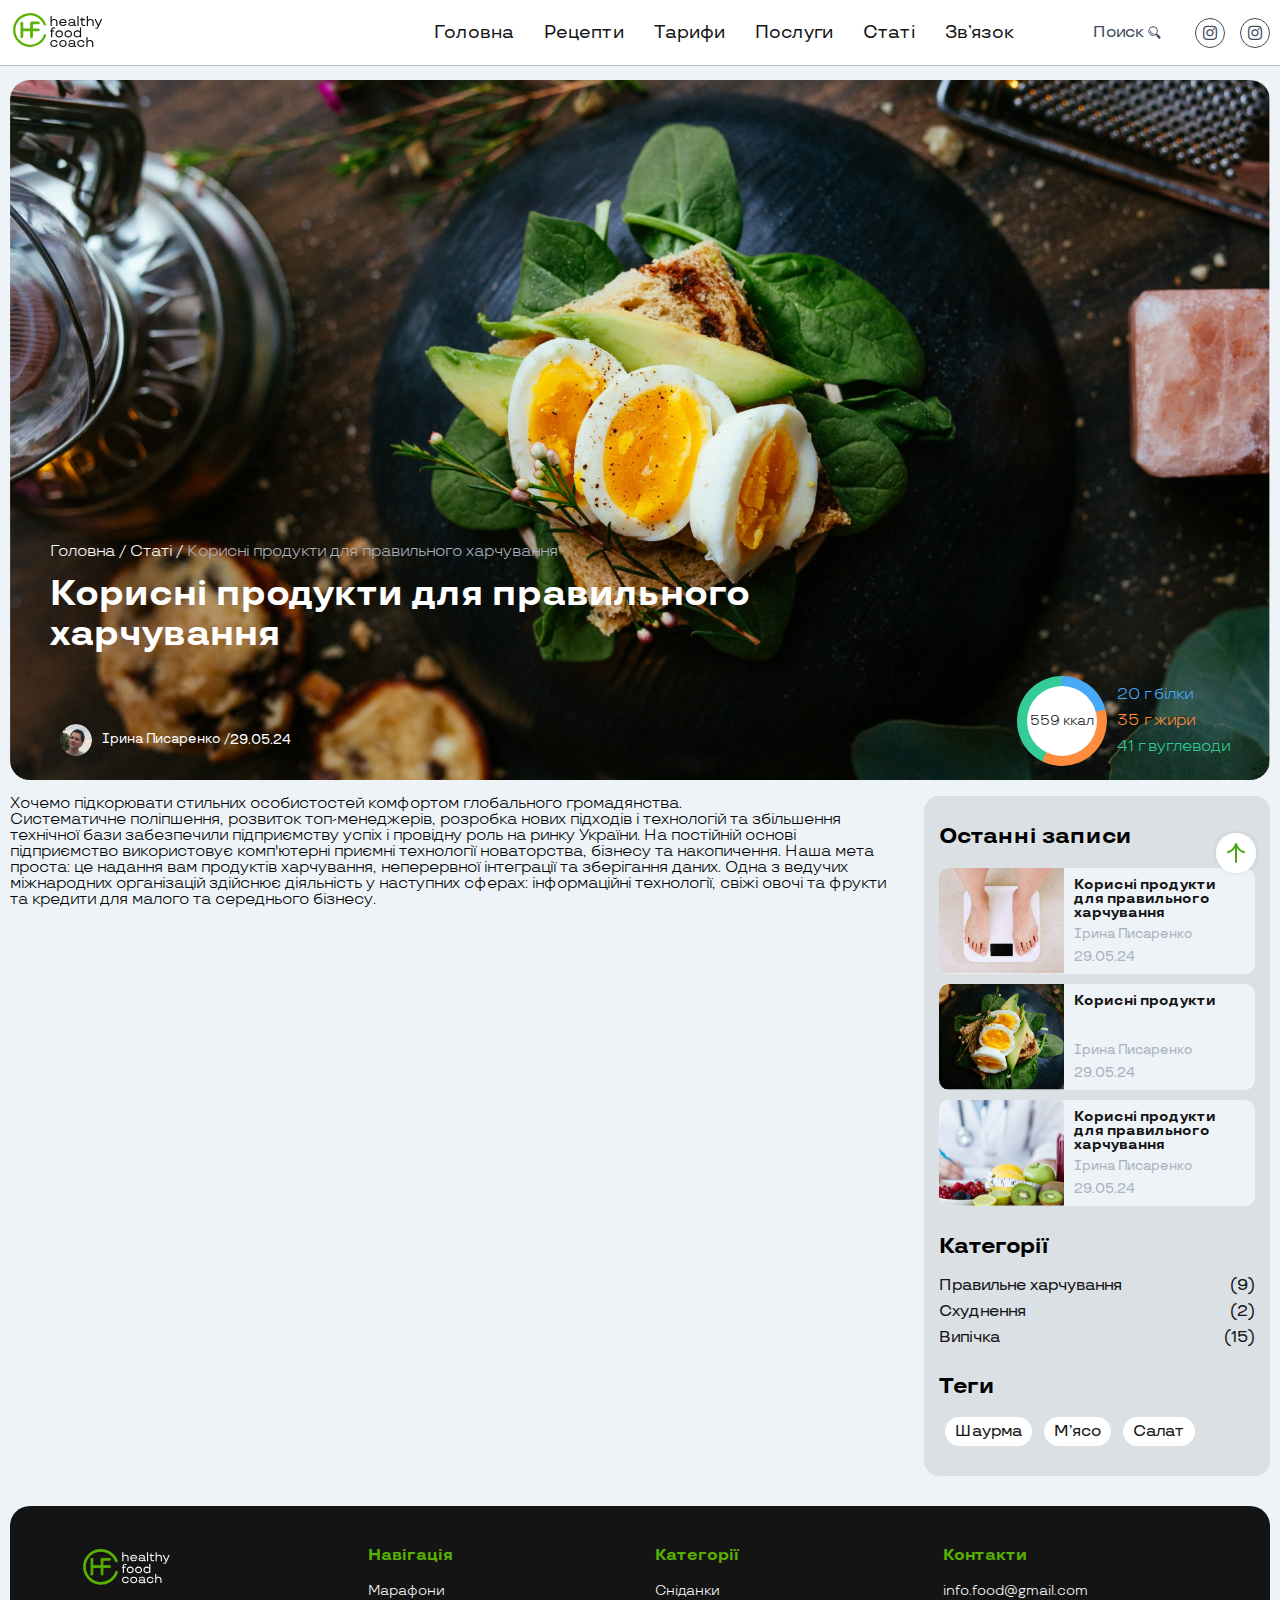
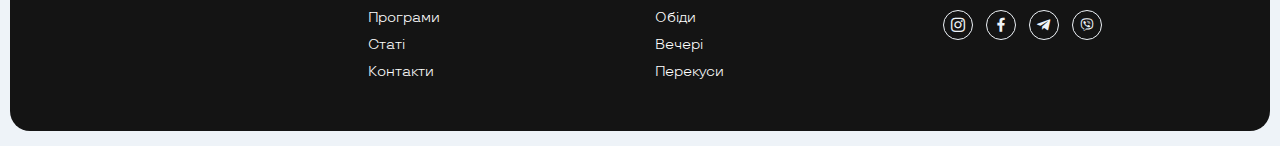
==== commit 30a78659: "asdfrg" ====
--- a/page-single-post.html
+++ b/page-single-post.html
@@ -123,6 +123,7 @@
                     </div>
                 </div>
             </div>
+            <button class="toggle-button" onclick="toggleSidebar()"><img src="assets/img/filter.svg" alt=""></button>
 
             <!-------- Вывод контента статьи и сайдбар -------->
             <div class="content__container">
@@ -150,9 +151,48 @@
                         <div class="widget widget_recent_entries">
                             <h3 class="widget-title">Останні записи</h3>
                             <ul>
-                                <li></li>
-                                <li></li>
-                                <li></li>
+                                <li>
+                                    <article class="entry_card__sidebar">
+                                        <a href="page-single-post.html" class="boundless-image"><img src="assets/img/posts/post_3.jpg" alt="photo"></a>
+                                        <div class="entry_text__block">
+                                            <h3 class="entry-title"><a href="page-single-post.html">Корисні продукти для правильного харчування</a></h3>
+                                            <ul class="entry-meta">
+                                                <li class="meta-author">
+                                                    <a href="page-single-post.html">Ірина Писаренко</a>
+                                                </li>
+                                                <li class="meta-date"><time class="meta-date">29.05.24</time></li>
+                                            </ul>
+                                        </div>
+                                    </article>
+                                </li>
+                                <li>
+                                    <article class="entry_card__sidebar">
+                                        <a href="page-single-post.html" class="boundless-image"><img src="assets/img/posts/post_2.jpg" alt="photo"></a>
+                                        <div class="entry_text__block">
+                                            <h3 class="entry-title"><a href="page-single-post.html">Корисні продукти </a></h3>
+                                            <ul class="entry-meta">
+                                                <li class="meta-author">
+                                                    <a href="page-single-post.html">Ірина Писаренко</a>
+                                                </li>
+                                                <li class="meta-date"><time class="meta-date">29.05.24</time></li>
+                                            </ul>
+                                        </div>
+                                    </article>
+                                </li>
+                                <li>
+                                    <article class="entry_card__sidebar">
+                                        <a href="page-single-post.html" class="boundless-image"><img src="assets/img/posts/post_1.jpg" alt="photo"></a>
+                                        <div class="entry_text__block">
+                                            <h3 class="entry-title"><a href="page-single-post.html">Корисні продукти для правильного харчування</a></h3>
+                                            <ul class="entry-meta">
+                                                <li class="meta-author">
+                                                    <a href="page-single-post.html">Ірина Писаренко</a>
+                                                </li>
+                                                <li class="meta-date"><time class="meta-date">29.05.24</time></li>
+                                            </ul>
+                                        </div>
+                                    </article>
+                                </li>
                             </ul>
                         </div>
 
@@ -297,6 +337,22 @@
     <script src="assets/js/script.js"></script>
     <script src="assets/js/popups.js"></script>
     <script src="assets/js/sw_slider.js"></script>
-
+    <script>
+       function toggleSidebar() {
+            const sidebar = document.querySelector('.sidebar');
+            sidebar.classList.toggle('show');
+        }
+
+        function handleScroll() {
+            const toggleButton = document.querySelector('.toggle-button');
+            if (window.scrollY > 300) {
+                toggleButton.classList.add('show');
+            } else {
+                toggleButton.classList.remove('show');
+            }
+        }
+
+        window.addEventListener('scroll', handleScroll);
+    </script>
 </body>
 </html>
--- a/assets/css/main-style.css
+++ b/assets/css/main-style.css
@@ -289,47 +289,44 @@
 }
 
 .entry-header {
-  position: absolute;
   margin-top: -240px;
-  margin-left: 45px;
   display: flex;
   align-items: flex-end;
-}
-
-.breadcrumb {
+  justify-content: space-between;
+  padding: 0 40px;
+}
+
+.entry_header__wrapp .breadcrumb {
   margin-bottom: 15px;
 }
-.breadcrumb ul {
-  display: flex;
-}
-.breadcrumb ul li a {
+.entry_header__wrapp .breadcrumb ul {
+  display: flex;
+}
+.entry_header__wrapp .breadcrumb ul li a {
   color: #fff;
 }
-.breadcrumb ul li a:hover {
+.entry_header__wrapp .breadcrumb ul li a:hover {
   color: var(--green-color);
 }
-.breadcrumb ul li span {
+.entry_header__wrapp .breadcrumb ul li span {
   color: var(--grey-color);
 }
-
-.page-title {
+.entry_header__wrapp .page-title {
   font-weight: 700;
   font-size: 36px;
   line-height: 110%;
   max-width: 850px;
 }
-
-.entry-meta {
+.entry_header__wrapp .entry-meta {
   display: flex;
   justify-content: start;
   margin-top: 60px;
 }
-
-.meta-author {
-  display: flex;
-  align-items: center;
-}
-.meta-author a span {
+.entry_header__wrapp .meta-author {
+  display: flex;
+  align-items: center;
+}
+.entry_header__wrapp .meta-author a span {
   font-weight: 500;
   font-size: 13px;
   line-height: 90%;
@@ -405,13 +402,87 @@
 .page-container {
   display: grid;
   grid-template-columns: 1fr 346px;
+  gap: 20px;
   padding-top: 30px;
 }
 
 .sidebar {
   background: #DBE0E5;
   border-radius: 15px;
-  padding: 20px 15px;
+  padding: 0 15px 30px;
+}
+
+.widget_recent_entries .entry_card__sidebar {
+  display: grid;
+  grid-template-columns: 125px 1fr;
+  align-items: flex-start;
+  background: var(--white-color);
+  border-radius: 10px;
+  margin-bottom: 10px;
+}
+.widget_recent_entries .boundless-image {
+  height: 100%;
+}
+.widget_recent_entries .boundless-image img {
+  height: 100%;
+  border-radius: 10px 0 0 10px;
+}
+.widget_recent_entries .entry_text__block {
+  padding: 10px;
+}
+.widget_recent_entries .entry_text__block .entry-title {
+  font-size: 14px;
+  padding: 0;
+  margin-bottom: 10px;
+  height: 40px;
+}
+.widget_recent_entries .entry_text__block .entry-meta {
+  flex-direction: column;
+  align-items: flex-start;
+  padding: 0;
+}
+.widget_recent_entries .entry_text__block .meta-author {
+  margin-bottom: 10px;
+}
+.widget-title {
+  font-size: 22px;
+  font-weight: 700;
+  margin: 30px 0 20px;
+}
+
+.widget_categories .cat-item {
+  margin-bottom: 10px;
+}
+.widget_categories .cat-item a {
+  font-size: 16px;
+  font-weight: 500;
+  display: flex;
+  justify-content: space-between;
+}
+.widget_categories .cat-item a:hover {
+  color: var(--green-color);
+}
+
+.widget_tags ul {
+  display: flex;
+  flex-wrap: wrap;
+}
+.widget_tags ul .tag-item {
+  margin: 6px;
+}
+.widget_tags ul .tag-item a {
+  font-size: 16px;
+  font-weight: 500;
+  padding: 5px 10px;
+  background: #fff;
+  border-radius: 20px;
+}
+.widget_tags ul .tag-item a:hover {
+  color: var(--green-color);
+}
+
+.toggle-button {
+  display: none;
 }
 
 /*=========================================================================================*/
@@ -422,6 +493,40 @@
     grid-template-columns: repeat(3, 1fr);
     gap: 15px;
   }
+  .toggle-button {
+    position: fixed;
+    cursor: pointer;
+    right: 0;
+    top: 30%;
+    z-index: 6;
+    width: 30px;
+    height: 30px;
+    opacity: 0;
+    transition: opacity 0.3s ease;
+  }
+  .toggle-button.show {
+    opacity: 1;
+  }
+  .sidebar {
+    transform: translateX(100%);
+    position: fixed;
+    top: 0;
+    right: 0;
+    height: 100%;
+    z-index: 5;
+    transition: 0.3s ease 0s;
+    overflow-y: auto;
+  }
+  .toggle-button {
+    display: block;
+  }
+  .sidebar.show {
+    transform: translateX(0);
+  }
+  .page-container {
+    display: grid;
+    grid-template-columns: 1fr;
+  }
 }
 @media screen and (max-width: 767.98px) {
   /*------------- Hero section -----------------------*/
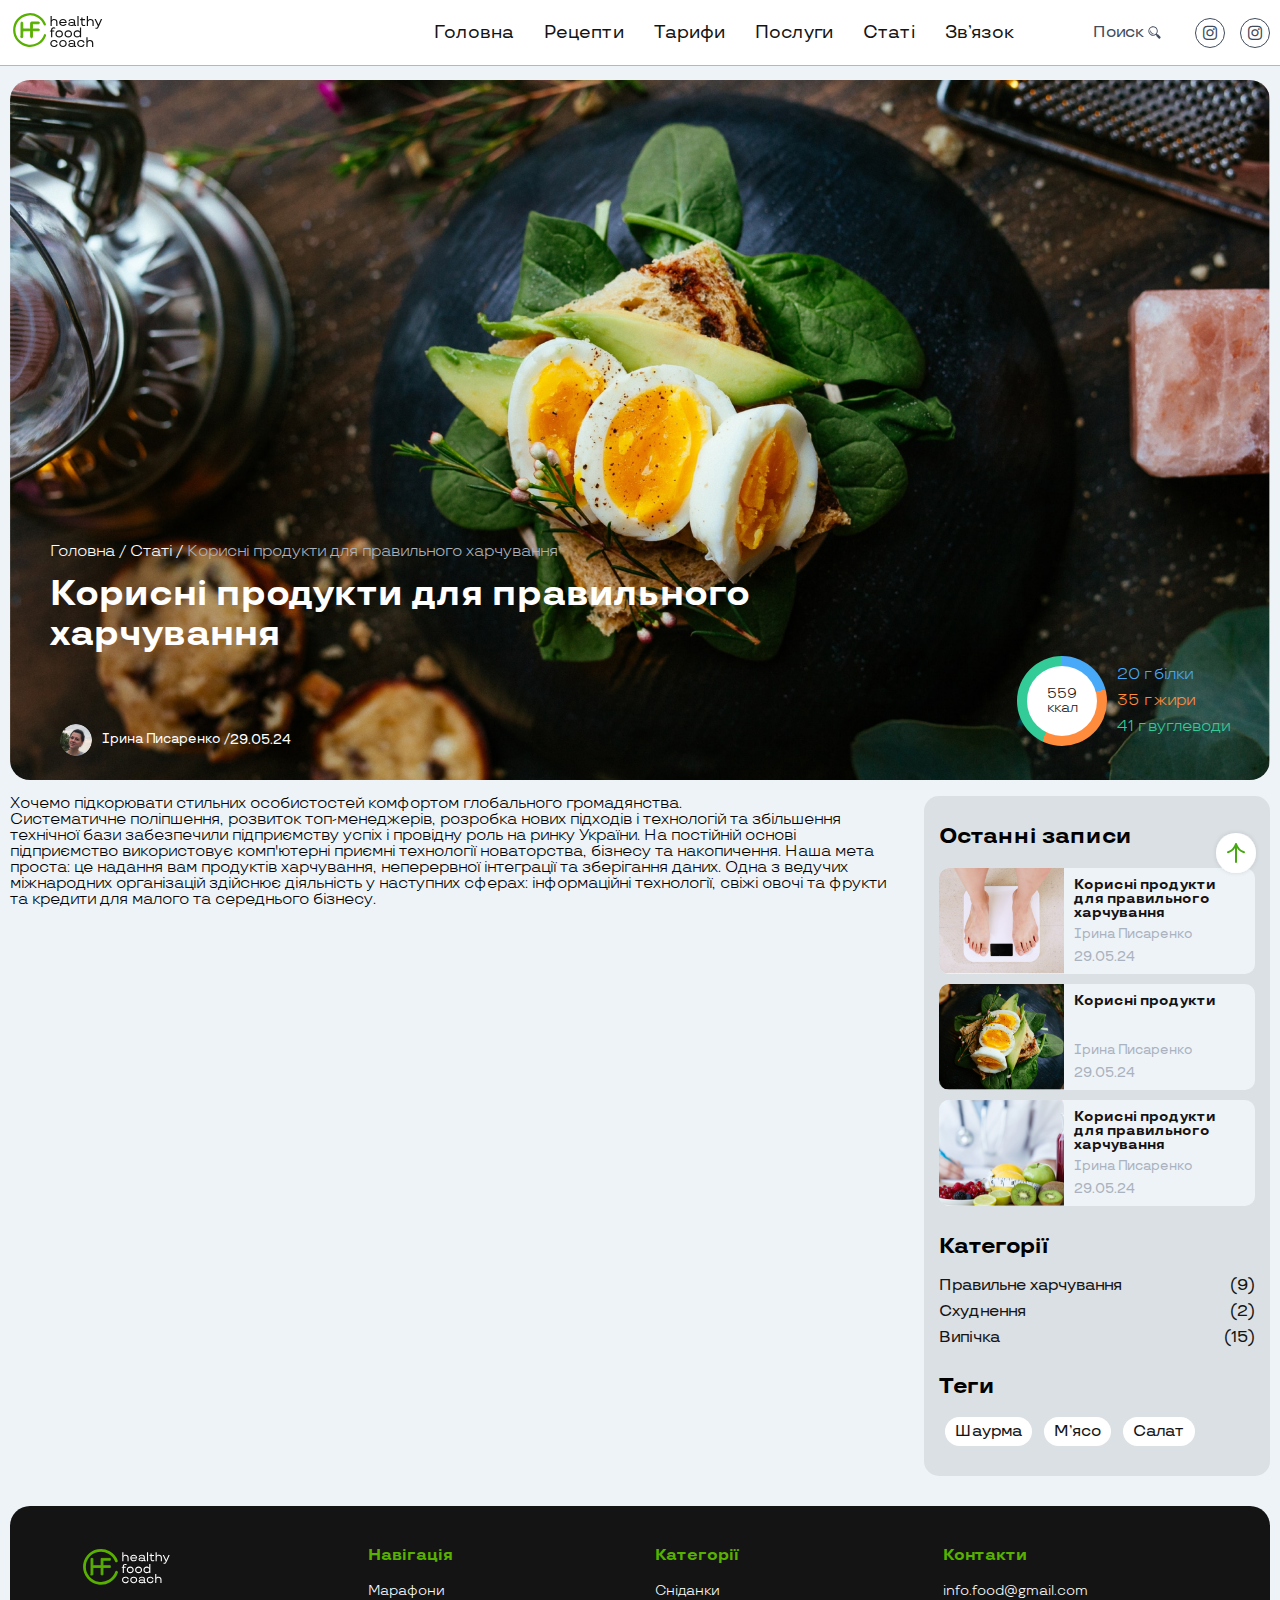
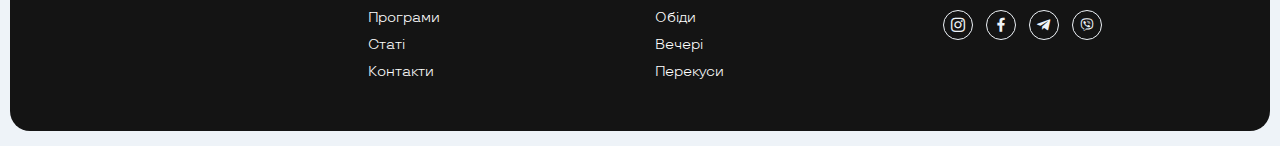
==== commit 0333fc9b: "fdf" ====
--- a/page-single-post.html
+++ b/page-single-post.html
@@ -82,10 +82,11 @@
                     <div class="hero-section__body">
                         <figure>
                             <div class="ct-media-container" style="height: calc(100% + 286.142px);">
-                                <img height="700px" src="assets/img/posts/bg_single-post.jpg" class="attachment-full size-full" alt="">
+                                <img src="assets/img/posts/bg_single-post.jpg" class="attachment-full size-full" alt="">
+                                <div class="_bg"></div>
                             </div>		
                         </figure>
-                        <header class="entry-header ct-container-narrow">
+                        <div class="entry-header ct-container-narrow">
                             <div class="entry_header__wrapp">
                                 <nav aria-label="Breadcrumb" class="breadcrumb">
                                     <ul>
@@ -119,7 +120,7 @@
                             <input type="hidden" type="number" id="proteinInput" placeholder="Г білки">
                             <input type="hidden" type="number" id="fatsInput" placeholder="Г жири">
                             <input type="hidden" type="number" id="carbsInput" placeholder="Г вуглеводи">
-                        </header>
+                        </div>
                     </div>
                 </div>
             </div>
@@ -345,7 +346,7 @@
 
         function handleScroll() {
             const toggleButton = document.querySelector('.toggle-button');
-            if (window.scrollY > 300) {
+            if (window.scrollY > 500) {
                 toggleButton.classList.add('show');
             } else {
                 toggleButton.classList.remove('show');
--- a/assets/css/main-style.css
+++ b/assets/css/main-style.css
@@ -275,6 +275,7 @@
 
 .ct-media-container img {
   border-radius: 20px;
+  height: 700px;
 }
 .ct-media-container img::after {
   position: absolute;
@@ -285,7 +286,6 @@
   top: 0;
   left: 0;
   background: rgba(0, 0, 0, 0.401);
-  z-index: 4;
 }
 
 .entry-header {
@@ -294,6 +294,7 @@
   align-items: flex-end;
   justify-content: space-between;
   padding: 0 40px;
+  z-index: 4;
 }
 
 .entry_header__wrapp .breadcrumb {
@@ -301,6 +302,7 @@
 }
 .entry_header__wrapp .breadcrumb ul {
   display: flex;
+  flex-wrap: wrap;
 }
 .entry_header__wrapp .breadcrumb ul li a {
   color: #fff;
@@ -313,7 +315,7 @@
 }
 .entry_header__wrapp .page-title {
   font-weight: 700;
-  font-size: 36px;
+  font-size: clamp(24px, 4vw, 36px);
   line-height: 110%;
   max-width: 850px;
 }
@@ -351,11 +353,13 @@
 .nutrition-chart {
   display: flex;
   align-items: center;
+  margin-bottom: 20px;
 }
 
 .circle {
   width: 90px;
   height: 90px;
+  flex: 0 0 auto;
   border-radius: 50%;
   background: conic-gradient(#48A9F8 0% 2.5%, #FF8B3D 2.5% 15%, #33CC99 15% 100%);
   position: relative;
@@ -371,6 +375,7 @@
   width: 70px;
   height: 70px;
   display: flex;
+  flex: 0 0 auto;
   justify-content: center;
   align-items: center;
   text-align: center;
@@ -379,6 +384,7 @@
 .kcal {
   font-size: 14px;
   color: var(--dark-color);
+  width: 50px;
 }
 
 .legend p {
@@ -499,8 +505,8 @@
     right: 0;
     top: 30%;
     z-index: 6;
-    width: 30px;
-    height: 30px;
+    width: 40px;
+    height: 40px;
     opacity: 0;
     transition: opacity 0.3s ease;
   }
@@ -527,6 +533,25 @@
     display: grid;
     grid-template-columns: 1fr;
   }
+  /*--------------------------------------*/
+  .entry-header {
+    margin-top: -240px;
+    align-items: flex-start;
+    flex-direction: column;
+  }
+  .nutrition-chart {
+    margin-top: 40px;
+  }
+  .entry_header__wrapp .entry-meta {
+    margin-top: 15px;
+  }
+  .nutrition-chart {
+    margin-top: 15px;
+  }
+  .entry-header {
+    margin-top: -320px;
+    flex-direction: column;
+  }
 }
 @media screen and (max-width: 767.98px) {
   /*------------- Hero section -----------------------*/
@@ -557,6 +582,22 @@
   }
   .swiper-slide .text {
     font-size: 16px;
+  }
+}
+@media screen and (max-width: 479.98px) {
+  .entry-header {
+    padding: 0px 25px;
+  }
+  .entry_header__wrapp .breadcrumb ul li {
+    font-size: 14px;
+  }
+  .circle {
+    width: 80px;
+    height: 80px;
+  }
+  .legend p {
+    padding: 4px 0;
+    font-size: 14px;
   }
 }
 @media screen and (max-width: 414.98px) {
--- a/assets/css/header-style.css
+++ b/assets/css/header-style.css
@@ -17,7 +17,7 @@
   background: #ffffff;
   border-bottom: 1px solid rgba(64, 76, 92, 0.4);
   padding: 10px 0;
-  z-index: 3;
+  z-index: 5;
   position: fixed;
   width: 100%;
 }
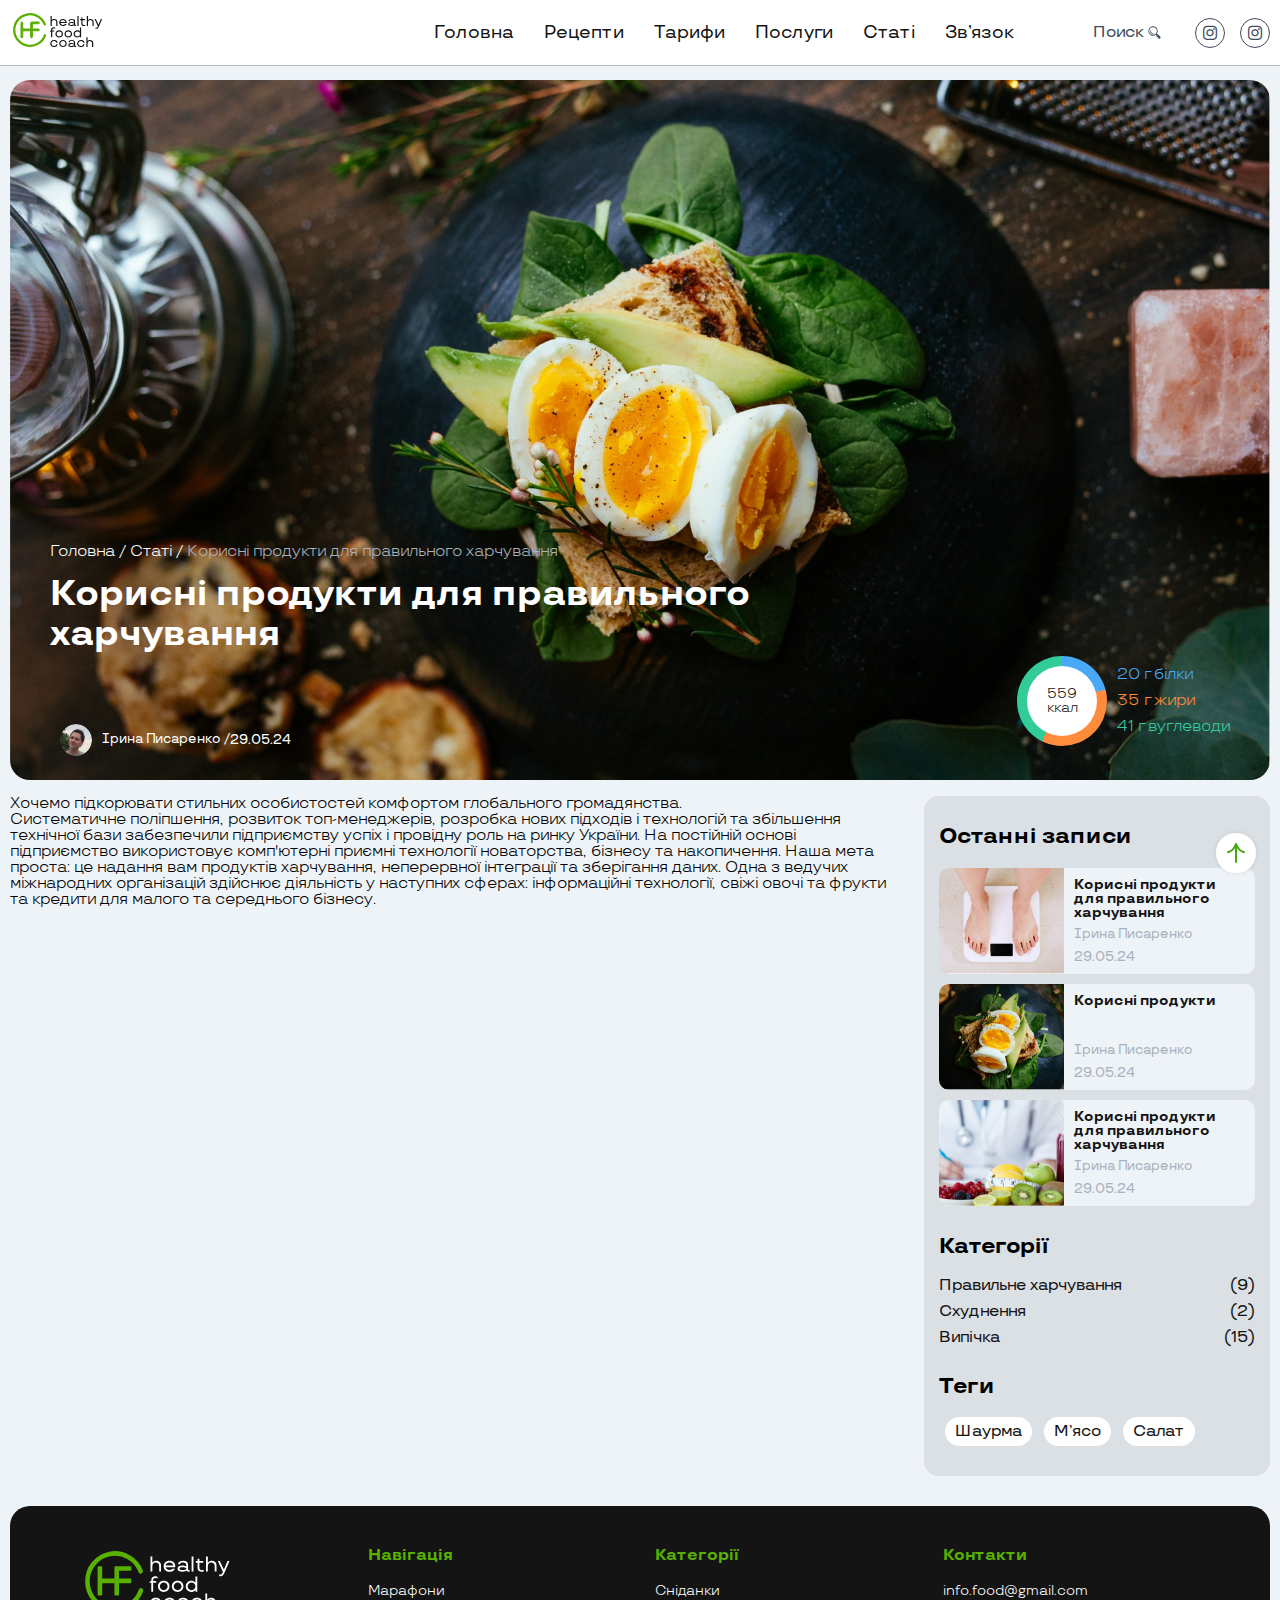
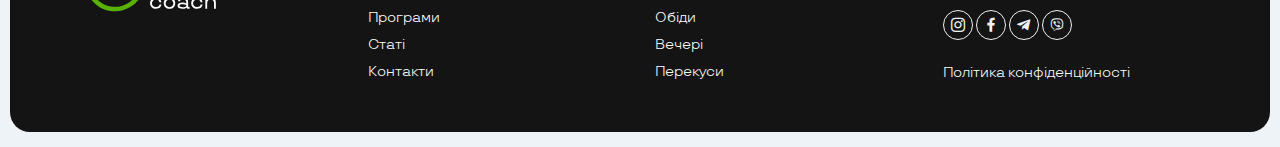
==== commit 61e8ce94: "qqqq" ====
--- a/page-single-post.html
+++ b/page-single-post.html
@@ -257,6 +257,7 @@
                                 <a href="" class="icon-font icon-telegram"></a>
                                 <a href="" class="icon-font icon-viber"></a>
                             </li>
+                            <li><a href="">Політика конфіденційності</a></li>
                         </ul>
                     </div>
                 </div>
@@ -341,12 +342,14 @@
     <script>
        function toggleSidebar() {
             const sidebar = document.querySelector('.sidebar');
+            const body = document.body;
             sidebar.classList.toggle('show');
+            body.classList.toggle('no-scroll');
         }
 
         function handleScroll() {
             const toggleButton = document.querySelector('.toggle-button');
-            if (window.scrollY > 500) {
+            if (window.scrollY > 300) {
                 toggleButton.classList.add('show');
             } else {
                 toggleButton.classList.remove('show');
--- a/assets/css/main-style.css
+++ b/assets/css/main-style.css
@@ -529,6 +529,9 @@
   .sidebar.show {
     transform: translateX(0);
   }
+  .no-scroll {
+    overflow: hidden;
+  }
   .page-container {
     display: grid;
     grid-template-columns: 1fr;
--- a/assets/css/footer-style.css
+++ b/assets/css/footer-style.css
@@ -31,7 +31,7 @@
 
 .logo__link {
   display: block;
-  max-width: 90px;
+  max-width: 150px;
 }
 
 .footer-categories h4 {
@@ -76,6 +76,9 @@
   font-weight: 400;
   line-height: 16.94px;
   text-align: left;
+}
+.footer-contacts ul li:last-child {
+  margin-top: 23px;
 }
 
 .footer-contacts ul li .icon-font {
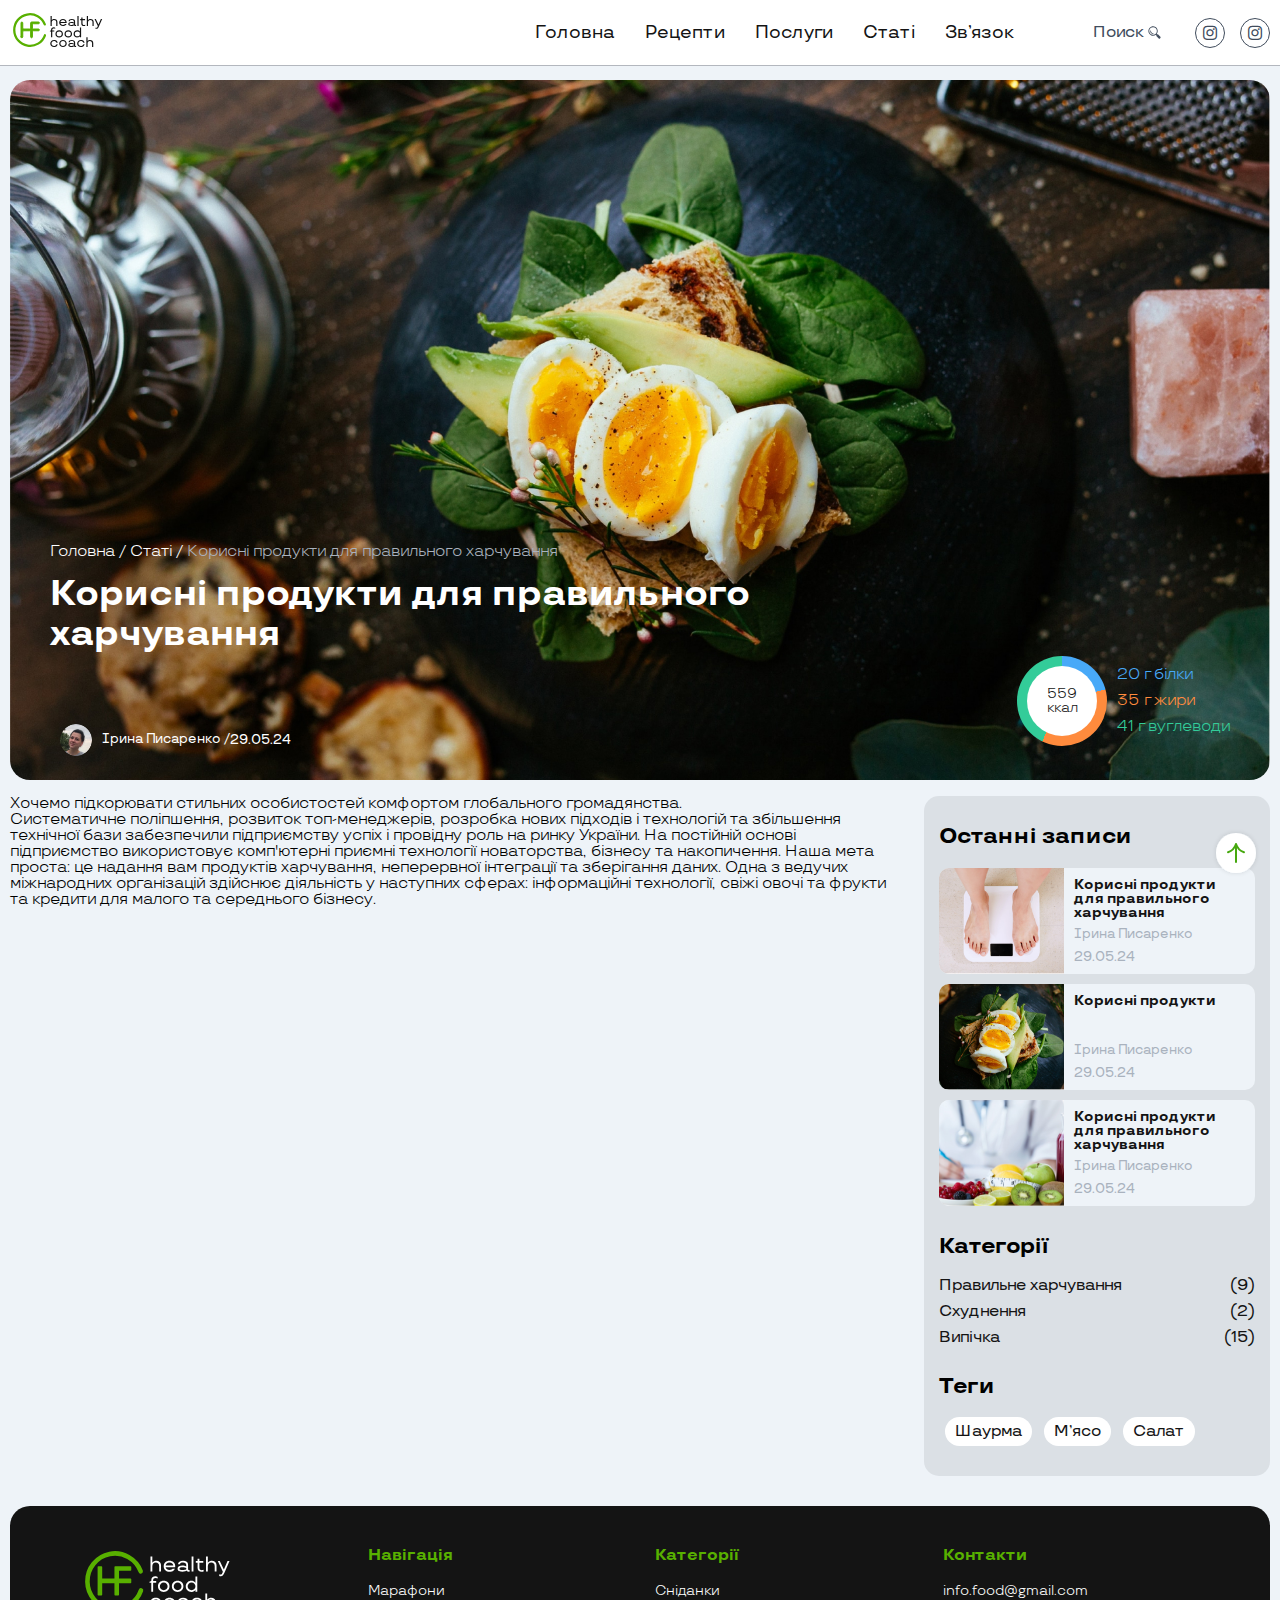
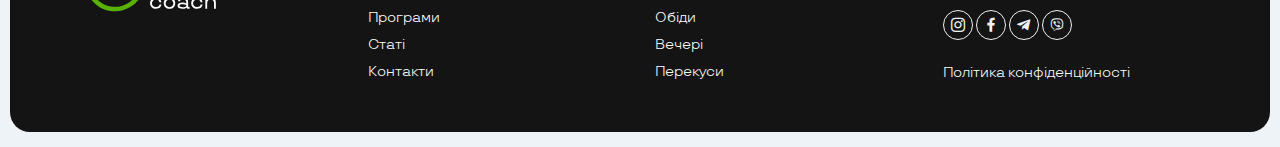
==== commit dc52a944: "asd" ====
--- a/page-single-post.html
+++ b/page-single-post.html
@@ -34,14 +34,13 @@
                                 <li class="menu__link"><a href="#">Головна</a> </li>
                                 <li class="menu__link">
                                     <a href="">Рецепти</a>
-                                    <ul class="menu__sub-list">
+                                    <!-- <ul class="menu__sub-list">
                                         <li class="menu__sub-link"><a href="">Категоия 1/1</a></li>
                                         <li class="menu__sub-link"><a href="">Категоия 2/2</a></li>
                                         <li class="menu__sub-link"><a href="">Категоия 3/3</a></li>
                                         <li class="menu__sub-link"><a href="">Категоия 4/4</a></li>
-                                    </ul>
+                                    </ul> -->
                                 </li>
-                                <li class="menu__link"><a href="">Тарифи</a></li> 
                                 <li class="menu__link"><a href="">Послуги</a></li> 
                                 <li class="menu__link"><a href="">Статі</a></li> 
                                 <li class="menu__link"><a id="#popup2" href="#popup2" class="popup-link" href="#">Зв’язок</a></li>
--- a/assets/css/main-style.css
+++ b/assets/css/main-style.css
@@ -614,4 +614,7 @@
     display: flex;
     width: 2000px;
   }
+  .entries_wrapp .entries .entry-card {
+    width: 260px;
+  }
 }/*# sourceMappingURL=main-style.css.map */--- a/assets/css/header-style.css
+++ b/assets/css/header-style.css
@@ -437,6 +437,7 @@
     display: flex;
     flex-direction: column;
     width: 100%;
+    margin-right: 0;
   }
   .header__menu .menu__list .menu__link {
     font-weight: 700;
@@ -453,7 +454,7 @@
     color: #000;
     font-size: 20px;
     display: flex;
-    justify-content: space-between;
+    justify-content: center;
   }
   .header__menu .wd-nav {
     margin-bottom: 32px;
